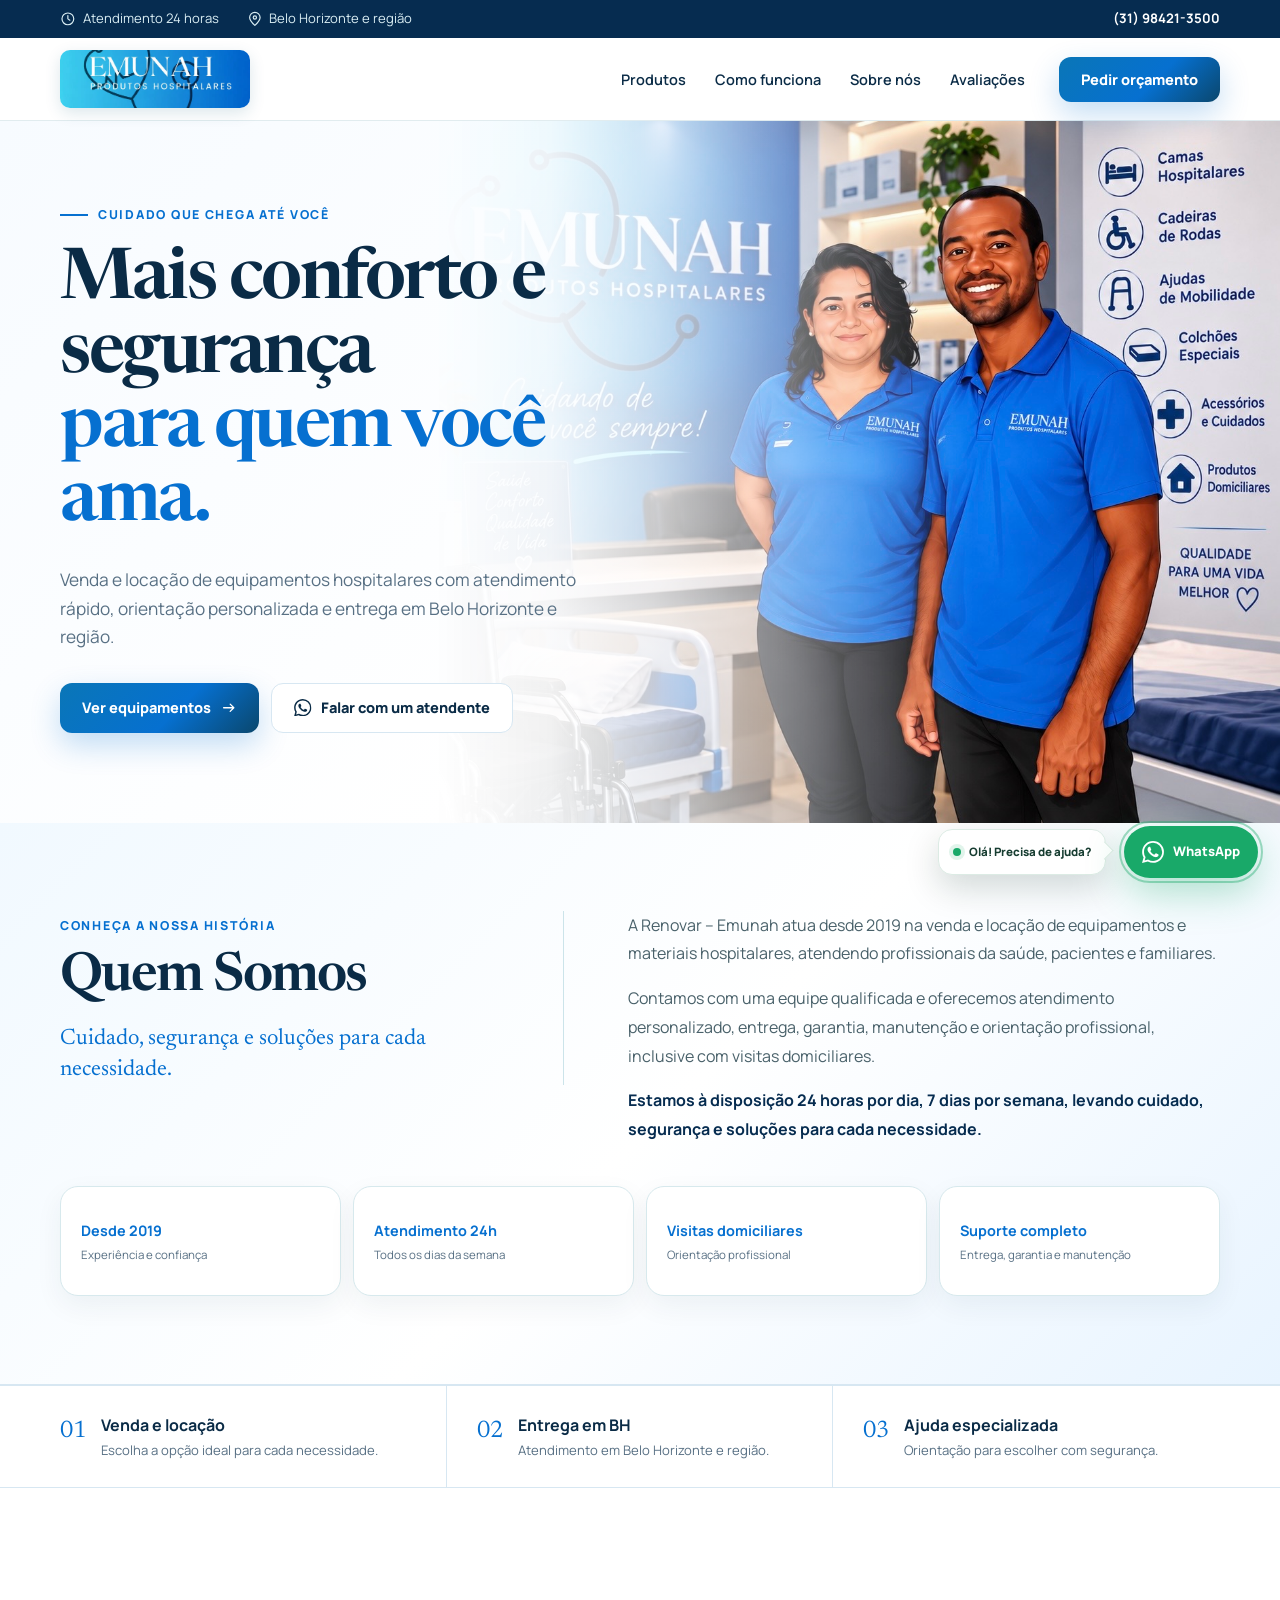
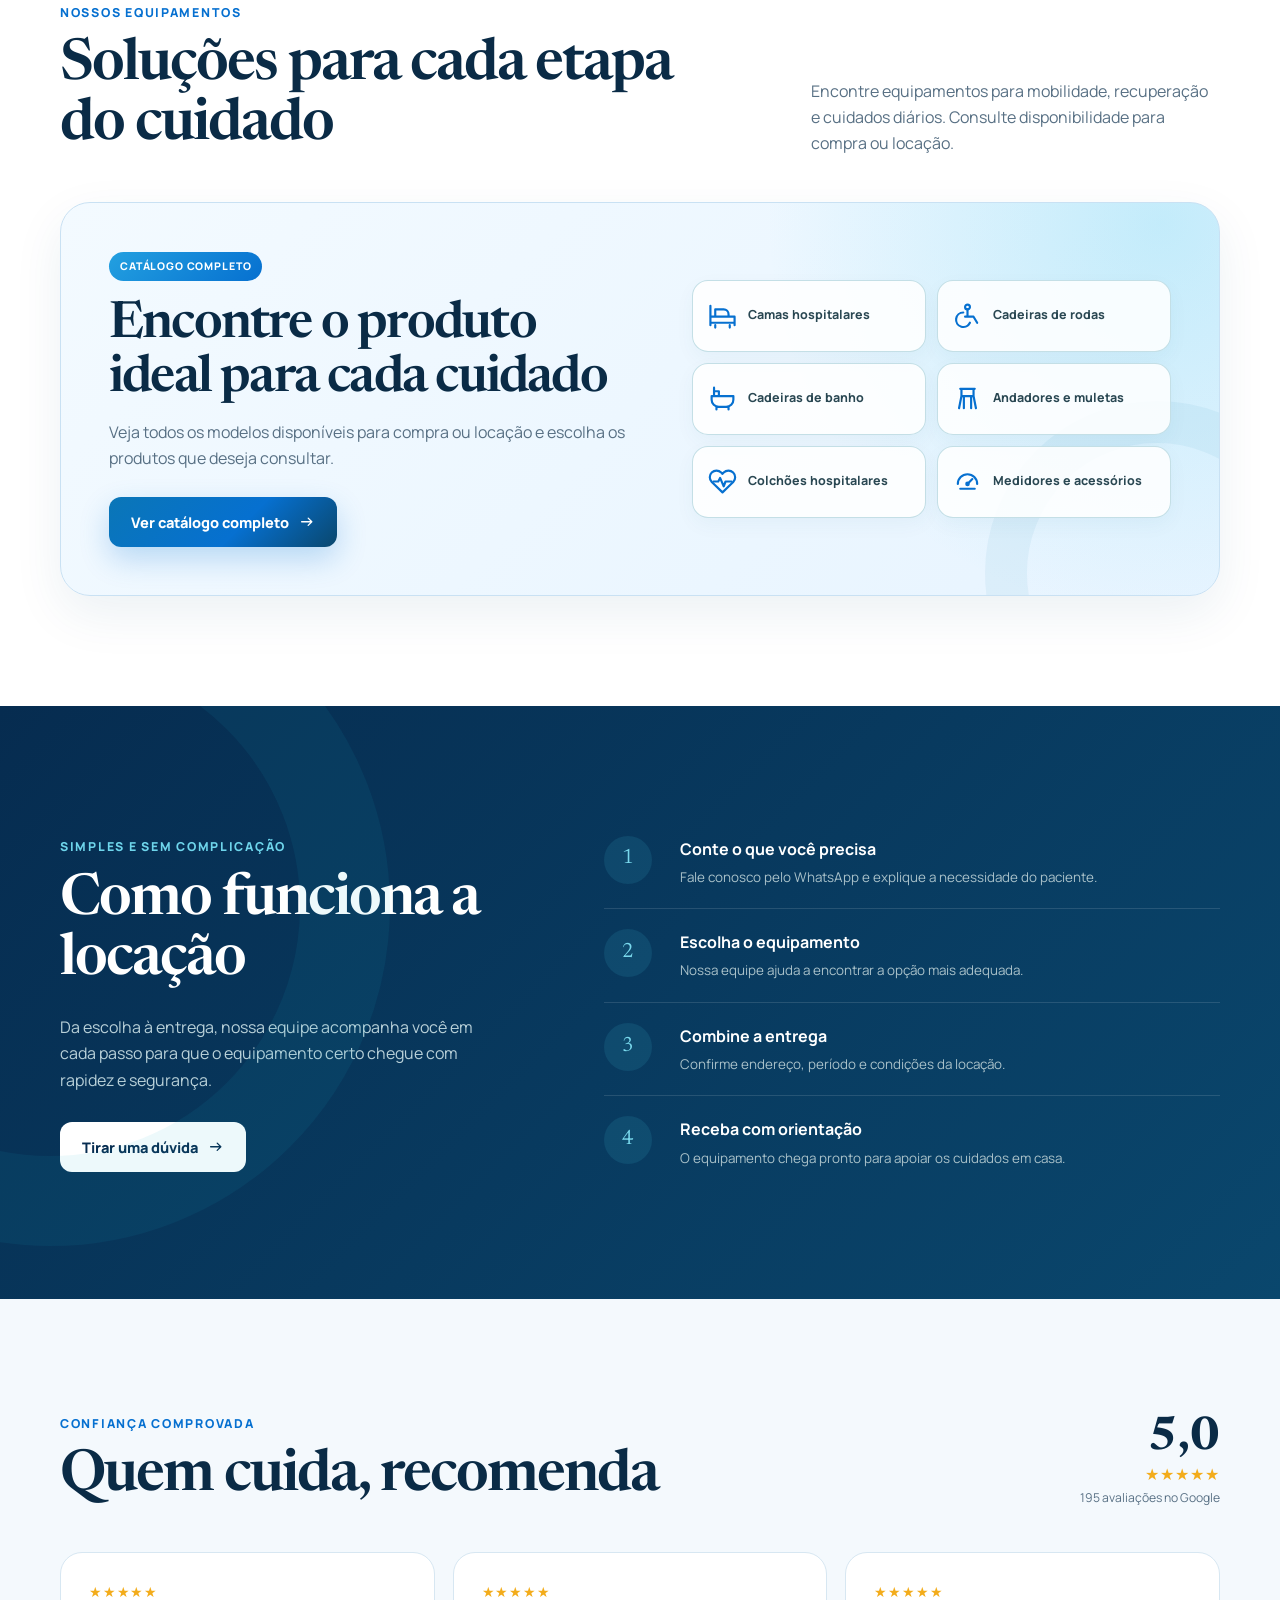
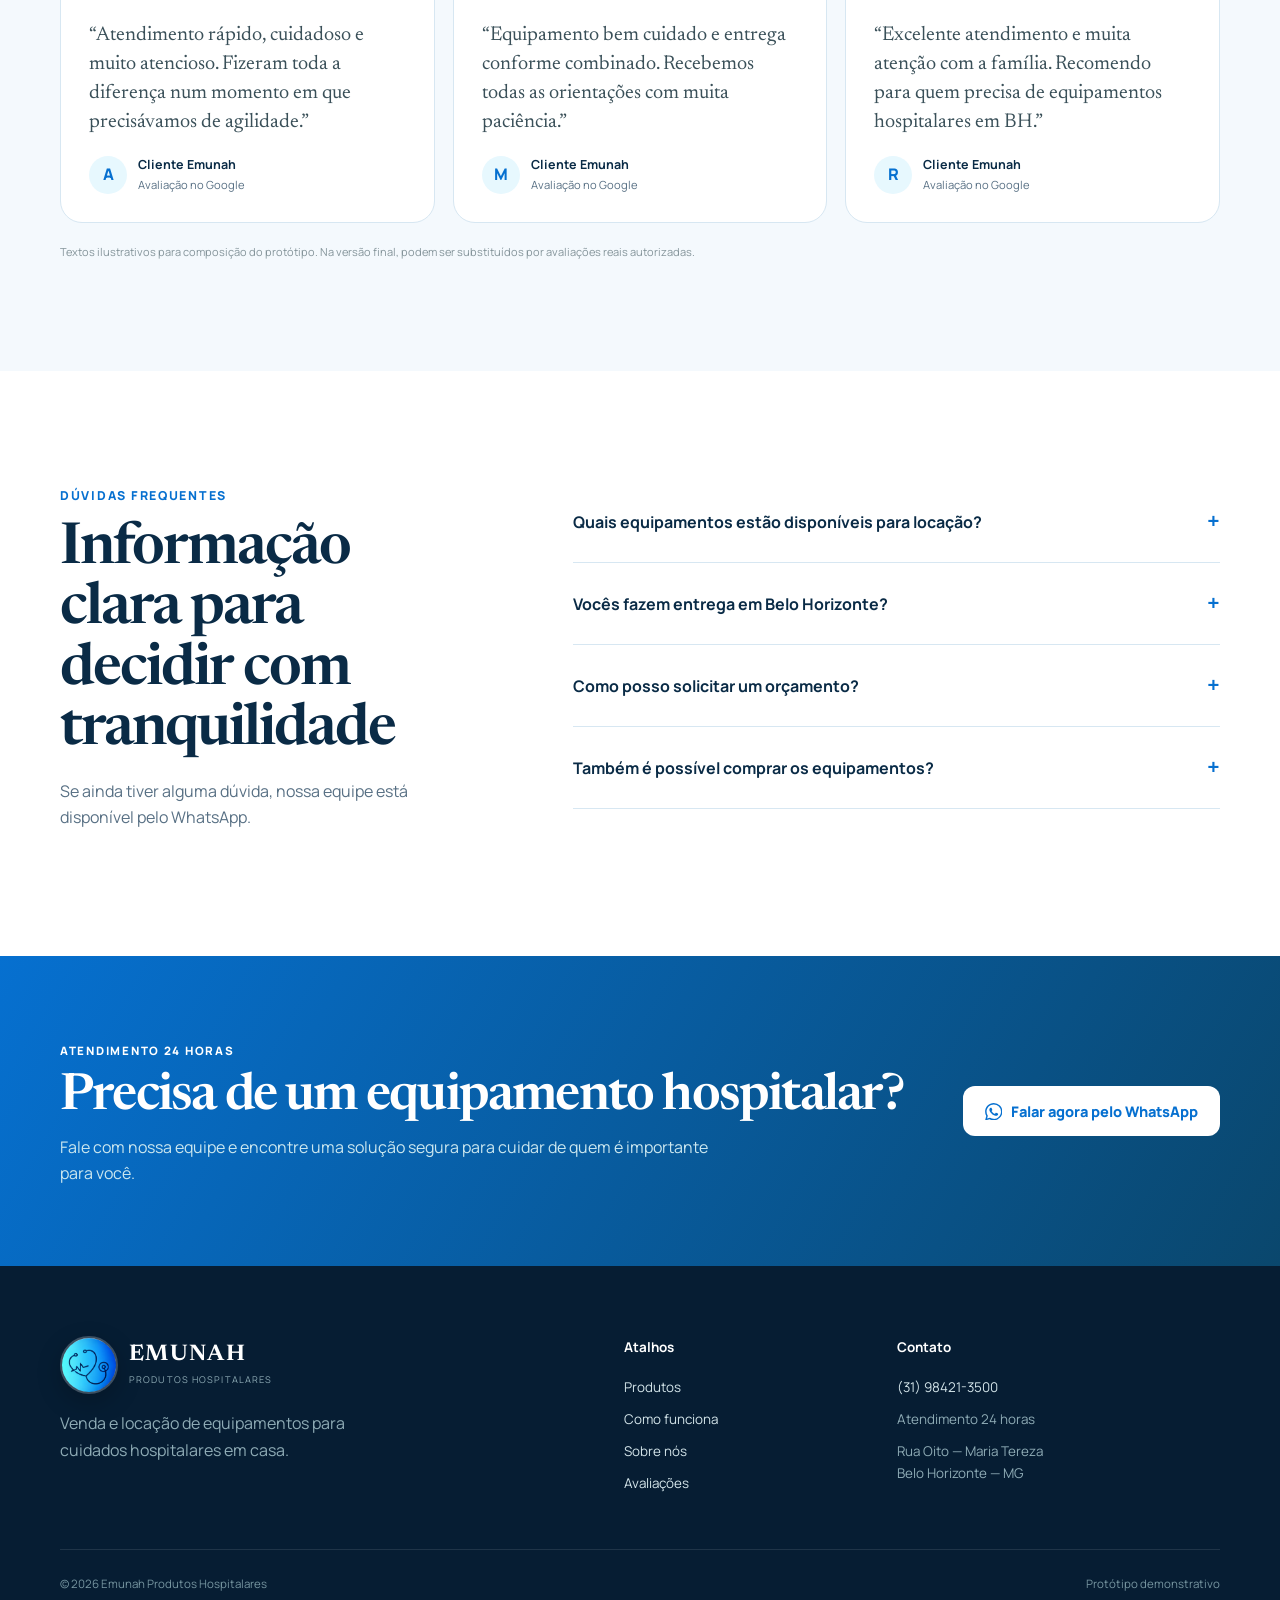
==== index.html @ 28f4d620 "primeira versão do site" ====
<!doctype html>
<html lang="pt-BR">
<head>
  <meta charset="utf-8">
  <meta name="viewport" content="width=device-width, initial-scale=1">
  <meta name="description" content="Venda e locação de equipamentos hospitalares em Belo Horizonte e região, com atendimento 24 horas.">
  <meta name="theme-color" content="#087fa5">
  <title>Emunah | Produtos Hospitalares em Belo Horizonte</title>
  <link rel="preconnect" href="https://fonts.googleapis.com">
  <link rel="preconnect" href="https://fonts.gstatic.com" crossorigin>
  <link href="https://fonts.googleapis.com/css2?family=Manrope:wght@400;500;600;700;800&family=Newsreader:opsz,wght@6..72,600&display=swap" rel="stylesheet">
  <link rel="stylesheet" href="styles.css">
  <link rel="icon" type="image/svg+xml" href="data:image/svg+xml,%3Csvg xmlns='http://www.w3.org/2000/svg' viewBox='0 0 64 64'%3E%3Crect width='64' height='64' rx='18' fill='%23087fa5'/%3E%3Cpath d='M18 17v13a14 14 0 0028 0V17M13 17h10M41 17h10M32 44v8M25 52h14' fill='none' stroke='white' stroke-width='5' stroke-linecap='round'/%3E%3C/svg%3E">
</head>
<body>
  <svg class="icon-sprite" aria-hidden="true">
    <symbol id="i-bed" viewBox="0 0 24 24"><path d="M2 4v16M2 13h20v7M6 13V7h7a4 4 0 0 1 4 4v2M2 18h20M6 20v2M18 20v2"/></symbol>
    <symbol id="i-wheel" viewBox="0 0 24 24"><circle cx="12" cy="5" r="2"/><path d="M12 7v6h5l3 5M8.5 9.5A6 6 0 1 0 14 18M10 13h5"/></symbol>
    <symbol id="i-walker" viewBox="0 0 24 24"><path d="M6 4h12M7 4v6l-2 10M17 4v6l2 10M7 10h10M9 10v10M15 10v10"/></symbol>
    <symbol id="i-bath" viewBox="0 0 24 24"><path d="M5 3v7M5 6h4v4M3 10h18v3a6 6 0 0 1-6 6H9a6 6 0 0 1-6-6v-3ZM7 19v2M17 19v2"/></symbol>
    <symbol id="i-heart" viewBox="0 0 24 24"><path d="M20.8 4.6a5.5 5.5 0 0 0-7.8 0L12 5.7l-1.1-1.1a5.5 5.5 0 0 0-7.8 7.8l1.1 1.1L12 21l7.8-7.5 1.1-1.1a5.5 5.5 0 0 0-.1-7.8Z"/><path d="M4.5 12h4l1.5-3 3 7 1.5-4h5"/></symbol>
    <symbol id="i-gauge" viewBox="0 0 24 24"><path d="M4 14a8 8 0 1 1 16 0M12 14l4-4M6 18h12"/><circle cx="12" cy="14" r="1"/></symbol>
    <symbol id="i-check" viewBox="0 0 24 24"><path d="m5 12 4 4L19 6"/></symbol>
    <symbol id="i-phone" viewBox="0 0 24 24"><path d="M22 16.9v3a2 2 0 0 1-2.2 2 19.8 19.8 0 0 1-8.6-3.1 19.5 19.5 0 0 1-6-6A19.8 19.8 0 0 1 2.1 4.2 2 2 0 0 1 4.1 2h3a2 2 0 0 1 2 1.7c.1 1 .4 2 .7 2.8a2 2 0 0 1-.5 2.1L8.1 9.9a16 16 0 0 0 6 6l1.3-1.3a2 2 0 0 1 2.1-.5 13 13 0 0 0 2.8.7A2 2 0 0 1 22 16.9Z"/></symbol>
    <symbol id="i-whatsapp" viewBox="0 0 24 24"><path style="fill:currentColor;stroke:none" d="M17.472 14.382c-.297-.149-1.758-.867-2.03-.967-.273-.099-.471-.148-.67.15-.197.297-.767.966-.94 1.164-.173.199-.347.223-.644.074-.297-.148-1.255-.463-2.39-1.475-.883-.788-1.48-1.761-1.653-2.059-.173-.297-.018-.458.13-.606.134-.133.298-.347.446-.52.149-.174.198-.298.298-.497.099-.198.05-.371-.025-.52-.075-.149-.669-1.612-.916-2.208-.242-.579-.487-.5-.669-.51-.173-.008-.371-.01-.57-.01-.198 0-.52.074-.792.372-.272.297-1.04 1.016-1.04 2.479s1.065 2.875 1.213 3.074c.149.198 2.095 3.2 5.076 4.487.709.306 1.262.489 1.693.625.712.226 1.36.194 1.871.118.571-.085 1.758-.719 2.006-1.413.248-.694.248-1.289.173-1.413-.074-.124-.272-.198-.57-.347m-5.421 7.403h-.004a9.87 9.87 0 0 1-5.031-1.378l-.361-.214-3.741.981.998-3.647-.235-.374a9.86 9.86 0 0 1-1.51-5.26c.001-5.45 4.436-9.884 9.888-9.884a9.82 9.82 0 0 1 7.021 2.91 9.825 9.825 0 0 1 2.9 7.024c-.003 5.45-4.437 9.884-9.925 9.884m8.413-18.297A11.815 11.815 0 0 0 12.05 0C5.495 0 .16 5.335.157 11.892c0 2.096.547 4.142 1.588 5.945L.057 24l6.305-1.654a11.882 11.882 0 0 0 5.683 1.448h.005c6.554 0 11.89-5.335 11.893-11.893a11.821 11.821 0 0 0-3.48-8.413Z"/></symbol>
    <symbol id="i-map" viewBox="0 0 24 24"><path d="M20 10c0 5-8 12-8 12S4 15 4 10a8 8 0 1 1 16 0Z"/><circle cx="12" cy="10" r="2.5"/></symbol>
    <symbol id="i-clock" viewBox="0 0 24 24"><circle cx="12" cy="12" r="9"/><path d="M12 7v5l3 2"/></symbol>
    <symbol id="i-arrow" viewBox="0 0 24 24"><path d="M5 12h14M14 7l5 5-5 5"/></symbol>
    <symbol id="i-menu" viewBox="0 0 24 24"><path d="M4 7h16M4 12h16M4 17h16"/></symbol>
    <symbol id="i-close" viewBox="0 0 24 24"><path d="m6 6 12 12M18 6 6 18"/></symbol>
  </svg>

  <div class="topbar">
    <div class="container topbar__inner">
      <span><svg><use href="#i-clock"/></svg> Atendimento 24 horas</span>
      <span class="topbar__location"><svg><use href="#i-map"/></svg> Belo Horizonte e região</span>
      <a href="tel:+5531984213500">(31) 98421-3500</a>
    </div>
  </div>

  <header class="header" id="inicio">
    <div class="container nav">
      <a class="brand brand--official" href="#inicio" aria-label="Emunah - página inicial">
        <img class="brand__logo" src="assets/emunah-logo-oficial.webp" alt="Emunah Produtos Hospitalares">
      </a>
      <button class="menu-toggle" type="button" aria-label="Abrir menu" aria-expanded="false">
        <svg class="menu-open"><use href="#i-menu"/></svg>
        <svg class="menu-close"><use href="#i-close"/></svg>
      </button>
      <nav class="menu" aria-label="Navegação principal">
        <a href="#produtos">Produtos</a>
        <a href="#como-funciona">Como funciona</a>
        <a href="#sobre">Sobre nós</a>
        <a href="#avaliacoes">Avaliações</a>
      </nav>
      <a class="button button--nav whatsapp-link" data-message="Olá! Vi o site da Emunah e gostaria de solicitar um orçamento, por favor." href="https://api.whatsapp.com/send?phone=5531984213500">Pedir orçamento</a>
    </div>
  </header>

  <main>
    <section class="hero">
      <div class="container hero__grid">
        <div class="hero__copy">
          <div class="eyebrow"><span></span> Cuidado que chega até você</div>
          <h1>Mais conforto e segurança <em>para quem você ama.</em></h1>
          <p>Venda e locação de equipamentos hospitalares com atendimento rápido, orientação personalizada e entrega em Belo Horizonte e região.</p>
          <div class="hero__actions">
            <a class="button button--primary" href="#produtos">Ver equipamentos <svg><use href="#i-arrow"/></svg></a>
            <a class="button button--ghost whatsapp-link" data-message="Olá! Vi o site da Emunah e preciso de ajuda para escolher o equipamento hospitalar mais adequado. Podem me orientar, por favor?" href="https://api.whatsapp.com/send?phone=5531984213500"><svg><use href="#i-whatsapp"/></svg> Falar com um atendente</a>
          </div>
        </div>

        <div class="hero__visual hero__visual--team" aria-label="Equipe da Emunah Produtos Hospitalares">
          <figure class="hero__team-frame">
            <img class="hero__team-photo" src="assets/equipe-emunah-atualizada.jpeg" width="1309" height="1033" alt="Equipe da Emunah Produtos Hospitalares em um ambiente com camas hospitalares e cadeira de rodas">
          </figure>
          <div class="hero__team-highlights" aria-label="Informações de atendimento">
            <span><strong>24h</strong> Atendimento todos os dias</span>
            <span><svg><use href="#i-location"/></svg> Belo Horizonte e região</span>
          </div>
        </div>
      </div>
    </section>

    <section class="section about about--company" id="sobre">
      <div class="container company-about__grid">
        <div class="company-about__heading">
          <span class="kicker">Conheça a nossa história</span>
          <h2>Quem Somos</h2>
          <p class="company-about__lead">Cuidado, segurança e soluções para cada necessidade.</p>
        </div>
        <div class="company-about__content">
          <p>A Renovar – Emunah atua desde 2019 na venda e locação de equipamentos e materiais hospitalares, atendendo profissionais da saúde, pacientes e familiares.</p>
          <p>Contamos com uma equipe qualificada e oferecemos atendimento personalizado, entrega, garantia, manutenção e orientação profissional, inclusive com visitas domiciliares.</p>
          <p>Estamos à disposição 24 horas por dia, 7 dias por semana, levando cuidado, segurança e soluções para cada necessidade.</p>
        </div>
      </div>
      <div class="container company-about__highlights" aria-label="Diferenciais da Renovar Emunah">
        <span><strong>Desde 2019</strong><small>Experiência e confiança</small></span>
        <span><strong>Atendimento 24h</strong><small>Todos os dias da semana</small></span>
        <span><strong>Visitas domiciliares</strong><small>Orientação profissional</small></span>
        <span><strong>Suporte completo</strong><small>Entrega, garantia e manutenção</small></span>
      </div>
    </section>

    <section class="quick-benefits" aria-label="Diferenciais">
      <div class="container quick-benefits__grid">
        <article><span>01</span><div><strong>Venda e locação</strong><p>Escolha a opção ideal para cada necessidade.</p></div></article>
        <article><span>02</span><div><strong>Entrega em BH</strong><p>Atendimento em Belo Horizonte e região.</p></div></article>
        <article><span>03</span><div><strong>Ajuda especializada</strong><p>Orientação para escolher com segurança.</p></div></article>
      </div>
    </section>

    <section class="section products" id="produtos">
      <div class="container">
        <div class="section-heading section-heading--split">
          <div><span class="kicker">Nossos equipamentos</span><h2>Soluções para cada etapa do cuidado</h2></div>
          <p>Encontre equipamentos para mobilidade, recuperação e cuidados diários. Consulte disponibilidade para compra ou locação.</p>
        </div>
        <a class="catalog-gateway" href="catalogo/" aria-label="Ver catálogo completo de produtos hospitalares">
          <div class="catalog-gateway__copy">
            <span class="catalog-gateway__label">Catálogo completo</span>
            <h3>Encontre o produto ideal para cada cuidado</h3>
            <p>Veja todos os modelos disponíveis para compra ou locação e escolha os produtos que deseja consultar.</p>
            <span class="button button--primary catalog-gateway__button">Ver catálogo completo <svg><use href="#i-arrow"/></svg></span>
          </div>
          <div class="catalog-gateway__categories" aria-hidden="true">
            <span><svg><use href="#i-bed"/></svg>Camas hospitalares</span>
            <span><svg><use href="#i-wheel"/></svg>Cadeiras de rodas</span>
            <span><svg><use href="#i-bath"/></svg>Cadeiras de banho</span>
            <span><svg><use href="#i-walker"/></svg>Andadores e muletas</span>
            <span><svg><use href="#i-heart"/></svg>Colchões hospitalares</span>
            <span><svg><use href="#i-gauge"/></svg>Medidores e acessórios</span>
          </div>
        </a>
      </div>
    </section>

    <section class="section process" id="como-funciona">
      <div class="container process__grid">
        <div class="process__intro"><span class="kicker kicker--light">Simples e sem complicação</span><h2>Como funciona a locação</h2><p>Da escolha à entrega, nossa equipe acompanha você em cada passo para que o equipamento certo chegue com rapidez e segurança.</p><a class="button button--light whatsapp-link" data-message="Olá! Gostaria de entender como funciona a locação dos equipamentos." href="#">Tirar uma dúvida <svg><use href="#i-arrow"/></svg></a></div>
        <ol class="steps">
          <li><span>1</span><div><strong>Conte o que você precisa</strong><p>Fale conosco pelo WhatsApp e explique a necessidade do paciente.</p></div></li>
          <li><span>2</span><div><strong>Escolha o equipamento</strong><p>Nossa equipe ajuda a encontrar a opção mais adequada.</p></div></li>
          <li><span>3</span><div><strong>Combine a entrega</strong><p>Confirme endereço, período e condições da locação.</p></div></li>
          <li><span>4</span><div><strong>Receba com orientação</strong><p>O equipamento chega pronto para apoiar os cuidados em casa.</p></div></li>
        </ol>
      </div>
    </section>

    <section class="section reviews" id="avaliacoes">
      <div class="container">
        <div class="section-heading section-heading--split"><div><span class="kicker">Confiança comprovada</span><h2>Quem cuida, recomenda</h2></div><div class="rating-summary"><strong>5,0</strong><span>★★★★★</span><small>195 avaliações no Google</small></div></div>
        <div class="review-grid">
          <article><div class="review-stars">★★★★★</div><p>“Atendimento rápido, cuidadoso e muito atencioso. Fizeram toda a diferença num momento em que precisávamos de agilidade.”</p><footer><span>A</span><div><strong>Cliente Emunah</strong><small>Avaliação no Google</small></div></footer></article>
          <article><div class="review-stars">★★★★★</div><p>“Equipamento bem cuidado e entrega conforme combinado. Recebemos todas as orientações com muita paciência.”</p><footer><span>M</span><div><strong>Cliente Emunah</strong><small>Avaliação no Google</small></div></footer></article>
          <article><div class="review-stars">★★★★★</div><p>“Excelente atendimento e muita atenção com a família. Recomendo para quem precisa de equipamentos hospitalares em BH.”</p><footer><span>R</span><div><strong>Cliente Emunah</strong><small>Avaliação no Google</small></div></footer></article>
        </div>
        <p class="review-note">Textos ilustrativos para composição do protótipo. Na versão final, podem ser substituídos por avaliações reais autorizadas.</p>
      </div>
    </section>

    <section class="section faq">
      <div class="container faq__grid"><div><span class="kicker">Dúvidas frequentes</span><h2>Informação clara para decidir com tranquilidade</h2><p>Se ainda tiver alguma dúvida, nossa equipe está disponível pelo WhatsApp.</p></div><div class="accordion">
        <details><summary>Quais equipamentos estão disponíveis para locação?<span>+</span></summary><p>A Emunah trabalha com camas hospitalares, cadeiras de rodas, cadeiras de banho, andadores, muletas e outros itens. A disponibilidade deve ser confirmada no atendimento.</p></details>
        <details><summary>Vocês fazem entrega em Belo Horizonte?<span>+</span></summary><p>Sim. Entre em contato e informe o seu endereço para consultar prazo, disponibilidade e condições de entrega em Belo Horizonte e região.</p></details>
        <details><summary>Como posso solicitar um orçamento?<span>+</span></summary><p>Abra o catálogo, veja as fotos e detalhes, selecione um ou mais produtos e envie a lista pelo WhatsApp. A equipe confirma valores, disponibilidade e entrega.</p></details>
        <details><summary>Também é possível comprar os equipamentos?<span>+</span></summary><p>Sim. A empresa trabalha com venda e locação. Consulte a equipe para conhecer os modelos disponíveis em cada modalidade.</p></details>
      </div></div>
    </section>

    <section class="cta">
      <div class="container cta__inner"><div><span>ATENDIMENTO 24 HORAS</span><h2>Precisa de um equipamento hospitalar?</h2><p>Fale com nossa equipe e encontre uma solução segura para cuidar de quem é importante para você.</p></div><a class="button button--white whatsapp-link" data-message="Olá! Vi o site da Emunah e preciso de um equipamento hospitalar. Gostaria de receber atendimento, por favor." href="https://api.whatsapp.com/send?phone=5531984213500"><svg><use href="#i-whatsapp"/></svg> Falar agora pelo WhatsApp</a></div>
    </section>
  </main>

  <footer class="footer">
    <div class="container footer__grid">
      <div><a class="brand brand--footer" href="#inicio"><img class="footer-brand__emblem" src="assets/emunah-simbolo-redondo.jpeg" width="1254" height="1254" alt="Símbolo da Emunah"><span><strong>EMUNAH</strong><small>PRODUTOS HOSPITALARES</small></span></a><p>Venda e locação de equipamentos para cuidados hospitalares em casa.</p></div>
      <div><strong>Atalhos</strong><a href="#produtos">Produtos</a><a href="#como-funciona">Como funciona</a><a href="#sobre">Sobre nós</a><a href="#avaliacoes">Avaliações</a></div>
      <div><strong>Contato</strong><a href="tel:+5531984213500">(31) 98421-3500</a><span>Atendimento 24 horas</span><span>Rua Oito — Maria Tereza<br>Belo Horizonte — MG</span></div>
    </div>
    <div class="container footer__bottom"><span>© <span id="year"></span> Emunah Produtos Hospitalares</span><span>Protótipo demonstrativo</span></div>
  </footer>

  <a class="whatsapp-prompt whatsapp-link" data-message="Olá! Vi o site da Emunah e gostaria de informações sobre venda ou locação de equipamentos hospitalares." href="https://api.whatsapp.com/send?phone=5531984213500" aria-label="Falar com um atendente da Emunah pelo WhatsApp">
    <i aria-hidden="true"></i><span id="whatsapp-prompt-text">Olá! Precisa de ajuda?</span>
  </a>
  <a class="floating-whatsapp whatsapp-link" data-message="Olá! Vi o site da Emunah e gostaria de informações sobre venda ou locação de equipamentos hospitalares." href="https://api.whatsapp.com/send?phone=5531984213500" aria-label="Falar com a Emunah pelo WhatsApp"><svg><use href="#i-whatsapp"/></svg><span>WhatsApp</span></a>
  <script src="script.js"></script>
</body>
</html>
---- styles.css ----
:root{--blue:#0670d0;--blue-mid:#23a0e0;--blue-bright:#39c8ec;--blue-dark:#0a476d;--navy:#062c50;--cyan:#e7f8fe;--mint:#eef8ff;--green:#18a86b;--ink:#0a2b46;--muted:#587084;--line:#d7e7f2;--cloud:#f4f9fd;--white:#fff;--radius:22px;--shadow:0 18px 60px rgba(6,112,208,.12)}
*{box-sizing:border-box}html{scroll-behavior:smooth}body{margin:0;color:var(--ink);background:var(--white);font-family:Manrope,Arial,sans-serif;font-size:16px;line-height:1.65}a{color:inherit;text-decoration:none}button{font:inherit}.container{width:min(1160px,calc(100% - 40px));margin-inline:auto}.icon-sprite{position:absolute;width:0;height:0;overflow:hidden}svg{width:1.2em;height:1.2em;fill:none;stroke:currentColor;stroke-width:1.8;stroke-linecap:round;stroke-linejoin:round}.topbar{background:var(--navy);color:#d9edf3;font-size:.82rem}.topbar__inner{min-height:38px;display:flex;align-items:center;gap:28px}.topbar__inner span,.topbar__inner a{display:flex;align-items:center;gap:7px}.topbar__inner a{margin-left:auto;color:#fff;font-weight:700}.header{position:sticky;top:0;z-index:20;background:rgba(255,255,255,.94);border-bottom:1px solid rgba(220,233,237,.85);backdrop-filter:blur(14px)}.nav{height:82px;display:flex;align-items:center;gap:34px}.brand{display:flex;align-items:center;gap:11px;min-width:max-content}.brand__mark{width:45px;height:45px;display:grid;place-items:center;color:#fff;background:linear-gradient(145deg,#18a6cc,#087fa5);border-radius:50%}.brand__mark svg{width:26px;height:26px}.brand strong,.brand small{display:block}.brand strong{font-family:Newsreader,Georgia,serif;font-size:1.42rem;letter-spacing:.06em;line-height:1}.brand small{margin-top:5px;font-size:.58rem;letter-spacing:.12em;color:var(--muted)}.menu{display:flex;align-items:center;gap:29px;margin-left:auto;font-size:.91rem;font-weight:600}.menu a{position:relative}.menu a:after{content:"";position:absolute;left:0;right:100%;bottom:-8px;height:2px;background:var(--blue);transition:.25s}.menu a:hover:after{right:0}.button{min-height:50px;padding:0 22px;border:0;border-radius:12px;display:inline-flex;align-items:center;justify-content:center;gap:9px;font-weight:800;font-size:.91rem;cursor:pointer;transition:transform .2s,box-shadow .2s,background .2s}.button:hover{transform:translateY(-2px)}.button--nav{min-height:45px;background:var(--blue);color:#fff;box-shadow:0 9px 24px rgba(8,127,165,.22)}.menu-toggle{display:none;border:0;background:transparent;color:var(--navy);padding:8px}.menu-toggle svg{width:28px;height:28px}.menu-close{display:none}.hero{overflow:hidden;background:radial-gradient(circle at 86% 16%,rgba(23,173,206,.15),transparent 28%),linear-gradient(135deg,#f7fcfd 0%,#fff 58%,#ecf9fb 100%)}.hero__grid{min-height:650px;display:grid;grid-template-columns:1.02fr .98fr;align-items:center;gap:54px;padding-top:50px;padding-bottom:56px}.eyebrow,.kicker{color:var(--blue);font-size:.77rem;font-weight:800;letter-spacing:.14em;text-transform:uppercase}.eyebrow{display:flex;align-items:center;gap:10px}.eyebrow span{width:28px;height:2px;background:var(--blue)}h1,h2{font-family:Newsreader,Georgia,serif;margin:0;line-height:1.05;font-weight:600;letter-spacing:-.035em}h1{max-width:650px;margin-top:20px;font-size:clamp(3.1rem,5.5vw,5.35rem)}h1 em{display:block;color:var(--blue);font-style:normal}.hero__copy>p{max-width:610px;margin:25px 0 0;font-size:1.08rem;color:var(--muted)}.hero__actions{display:flex;flex-wrap:wrap;gap:12px;margin-top:31px}.button--primary{color:#fff;background:var(--blue);box-shadow:0 14px 30px rgba(8,127,165,.2)}.button--ghost{background:#fff;border:1px solid var(--line)}.trust-row{display:flex;align-items:center;gap:14px;margin-top:35px}.trust-row strong,.trust-row small{display:block}.trust-row strong{line-height:1.1}.trust-row small{margin-top:4px;color:var(--muted);font-size:.8rem}.stars,.review-stars,.rating-summary span{color:#f3ac1b;letter-spacing:.06em}.avatars{display:flex}.avatars span{width:34px;height:34px;margin-left:-7px;display:grid;place-items:center;border-radius:50%;border:3px solid #fff;color:#fff;background:var(--blue);font-size:.72rem;font-weight:800}.avatars span:first-child{margin-left:0;background:var(--navy)}.avatars span:last-child{background:var(--green)}.hero__visual{position:relative;min-height:480px;display:grid;place-items:center}.hero__ring{position:absolute;width:430px;height:430px;border:1px solid rgba(8,127,165,.16);border-radius:50%}.hero__ring:before,.hero__ring:after{content:"";position:absolute;border-radius:50%;border:1px solid rgba(8,127,165,.1)}.hero__ring:before{inset:45px}.hero__ring:after{inset:90px}.care-card{position:absolute;z-index:2;background:rgba(255,255,255,.96);border:1px solid rgba(220,233,237,.9);box-shadow:var(--shadow);backdrop-filter:blur(10px)}.care-card--main{width:min(410px,86%);padding:24px;border-radius:26px;transform:rotate(-2deg)}.care-card__top{display:flex;align-items:center;justify-content:space-between;font-size:.77rem;font-weight:800;color:var(--muted);text-transform:uppercase;letter-spacing:.08em}.available{display:flex;align-items:center;gap:6px;color:var(--green)}.available i{width:8px;height:8px;border-radius:50%;background:var(--green);box-shadow:0 0 0 5px rgba(24,168,107,.1)}.equipment-scene{margin-top:22px;padding:27px 20px;display:flex;align-items:center;gap:18px;background:linear-gradient(145deg,#e9f7fa,#d8f0f5);border-radius:18px}.scene-icon{width:86px;height:86px;display:grid;place-items:center;color:var(--blue);background:#fff;border-radius:50%}.scene-icon svg{width:53px;height:53px}.scene-copy strong,.scene-copy span{display:block}.scene-copy strong{font-family:Newsreader,Georgia,serif;font-size:1.45rem}.scene-copy span{margin-top:5px;color:var(--muted);font-size:.78rem;line-height:1.4}.mini-features{display:flex;justify-content:space-between;gap:8px;margin-top:18px;color:var(--muted);font-size:.7rem;font-weight:700}.mini-features span{display:flex;align-items:center;gap:5px}.mini-features svg{color:var(--green)}.care-card--small{left:0;bottom:48px;padding:15px 18px;border-radius:17px;display:flex;align-items:center;gap:12px;transform:rotate(3deg)}.care-card--small>svg{width:36px;height:36px;padding:7px;color:#fff;background:var(--blue);border-radius:10px}.care-card--small strong,.care-card--small small{display:block}.care-card--small strong{font-size:.81rem}.care-card--small small{color:var(--muted);font-size:.68rem}.care-card--rating{right:0;top:53px;width:140px;padding:16px;border-radius:17px;transform:rotate(4deg)}.care-card--rating strong{display:block;color:var(--blue);font-family:Newsreader,Georgia,serif;font-size:2rem;line-height:1}.care-card--rating span{display:block;margin-top:7px;color:var(--muted);font-size:.7rem;line-height:1.35}.quick-benefits{border-block:1px solid var(--line)}.quick-benefits__grid{display:grid;grid-template-columns:repeat(3,1fr)}.quick-benefits article{padding:26px 30px;display:flex;gap:15px;border-right:1px solid var(--line)}.quick-benefits article:first-child{padding-left:0}.quick-benefits article:last-child{border:0}.quick-benefits article>span{color:var(--blue);font-family:Newsreader,Georgia,serif;font-size:1.5rem}.quick-benefits strong,.quick-benefits p{display:block;margin:0}.quick-benefits p{margin-top:3px;color:var(--muted);font-size:.82rem;line-height:1.45}.section{padding:110px 0}.section-heading h2,.process h2,.about h2,.faq h2{margin-top:12px;font-size:clamp(2.5rem,4.5vw,4rem)}.section-heading--split{display:grid;grid-template-columns:1.15fr .7fr;gap:80px;align-items:end}.section-heading--split>p{margin:0;color:var(--muted)}.product-grid{display:grid;grid-template-columns:repeat(3,1fr);gap:18px;margin-top:45px}.product-card{position:relative;min-height:330px;padding:29px;display:flex;flex-direction:column;background:#fff;border:1px solid var(--line);border-radius:var(--radius);transition:.25s}.product-card:hover{transform:translateY(-5px);border-color:#b2dce7;box-shadow:var(--shadow)}.product-card--featured{background:linear-gradient(145deg,#f0fbfd,#e1f4f8)}.product-card__icon{width:61px;height:61px;display:grid;place-items:center;color:var(--blue);background:#fff;border:1px solid var(--line);border-radius:17px}.product-card__icon svg{width:34px;height:34px}.product-card .tag{position:absolute;right:22px;top:22px;padding:6px 10px;border-radius:100px;background:var(--green);color:#fff;font-size:.63rem;font-weight:800;text-transform:uppercase}.product-card h3{margin:23px 0 9px;font-size:1.19rem}.product-card p{margin:0;color:var(--muted);font-size:.88rem}.product-card__actions{display:flex;align-items:center;gap:18px;margin-top:auto}.text-link{margin-top:auto;padding-top:23px;display:flex;align-items:center;gap:8px;color:var(--blue);font-size:.82rem;font-weight:800}.text-link svg{transition:transform .2s}.text-link:hover svg{transform:translateX(4px)}.text-link--muted{color:var(--muted)}.process{color:#fff;background:var(--navy);overflow:hidden}.process__grid{position:relative;display:grid;grid-template-columns:.72fr 1fr;gap:100px;align-items:center}.process__grid:before{content:"";position:absolute;width:500px;height:500px;left:-350px;top:-250px;border-radius:50%;border:90px solid rgba(29,174,205,.08)}.kicker--light{color:#6ed5eb}.process__intro>p{margin:22px 0 29px;color:#b8d0d8}.button--light{background:#fff;color:var(--navy)}.steps{list-style:none;margin:0;padding:0}.steps li{display:grid;grid-template-columns:56px 1fr;gap:20px;padding:20px 0;border-bottom:1px solid rgba(255,255,255,.12)}.steps li:last-child{border:0}.steps li>span{width:48px;height:48px;display:grid;place-items:center;border-radius:50%;background:rgba(68,196,223,.12);color:#79d8ec;font-family:Newsreader,Georgia,serif;font-size:1.3rem}.steps strong{font-size:1rem}.steps p{margin:4px 0 0;color:#a9c1c9;font-size:.84rem}.about__grid{display:grid;grid-template-columns:.9fr 1.1fr;gap:95px;align-items:center}.about__visual{position:relative;min-height:460px;padding:45px;display:flex;align-items:flex-end;border-radius:30px;background:radial-gradient(circle at 28% 20%,rgba(255,255,255,.65),transparent 25%),linear-gradient(145deg,#cfeef4,#e8f7f0)}.about__visual:before{content:"+";position:absolute;right:48px;top:16px;color:rgba(8,127,165,.12);font-family:Newsreader,Georgia,serif;font-size:12rem;line-height:1}.about__seal{position:absolute;right:-28px;top:38px;width:145px;height:145px;display:flex;flex-direction:column;align-items:center;justify-content:center;color:#fff;background:var(--blue);border:8px solid #fff;border-radius:50%;box-shadow:var(--shadow)}.about__seal strong{font-family:Newsreader,Georgia,serif;font-size:2.5rem;line-height:1}.about__seal span{color:#ffd063;font-size:.7rem;letter-spacing:.05em}.about__seal small{font-size:.65rem}.about__quote{position:relative;max-width:370px;font-family:Newsreader,Georgia,serif;font-size:2.4rem;line-height:1.15}.about__copy>p{margin:24px 0;color:var(--muted)}.about__copy ul{list-style:none;margin:0;padding:0}.about__copy li{margin:11px 0;display:flex;align-items:center;gap:11px;font-size:.9rem;font-weight:600}.about__copy li svg{width:24px;height:24px;padding:4px;color:#fff;background:var(--green);border-radius:50%}.reviews{background:var(--cloud)}.rating-summary{text-align:right}.rating-summary strong,.rating-summary span,.rating-summary small{display:block}.rating-summary strong{font-family:Newsreader,Georgia,serif;font-size:2.9rem;line-height:1}.rating-summary small{color:var(--muted);font-size:.76rem}.review-grid{display:grid;grid-template-columns:repeat(3,1fr);gap:18px;margin-top:44px}.review-grid article{padding:28px;background:#fff;border:1px solid var(--line);border-radius:var(--radius)}.review-stars{font-size:.85rem}.review-grid article>p{min-height:115px;margin:18px 0;color:#3a5059;font-family:Newsreader,Georgia,serif;font-size:1.25rem;line-height:1.45}.review-grid footer{display:flex;align-items:center;gap:11px}.review-grid footer>span{width:38px;height:38px;display:grid;place-items:center;border-radius:50%;background:var(--cyan);color:var(--blue);font-weight:800}.review-grid footer strong,.review-grid footer small{display:block}.review-grid footer strong{font-size:.78rem}.review-grid footer small{color:var(--muted);font-size:.7rem}.review-note{margin:20px 0 0;color:#84949a;font-size:.69rem}.faq__grid{display:grid;grid-template-columns:.78fr 1.22fr;gap:100px}.faq__grid>div:first-child>p{color:var(--muted)}details{border-bottom:1px solid var(--line)}summary{padding:22px 0;display:flex;justify-content:space-between;align-items:center;gap:20px;cursor:pointer;list-style:none;font-weight:700}summary::-webkit-details-marker{display:none}summary span{font-size:1.4rem;color:var(--blue);transition:.2s}details[open] summary span{transform:rotate(45deg)}details p{margin:-8px 0 22px;color:var(--muted);font-size:.88rem}.cta{padding:80px 0;color:#fff;background:linear-gradient(120deg,#087fa5,#07526f)}.cta__inner{display:flex;align-items:center;justify-content:space-between;gap:50px}.cta h2{margin:8px 0 9px;font-family:Newsreader,Georgia,serif;font-size:clamp(2.3rem,4vw,3.7rem);line-height:1.05}.cta p{max-width:680px;margin:0;color:#cbe7ef}.cta__inner>div>span{font-size:.72rem;font-weight:800;letter-spacing:.15em}.button--white{flex-shrink:0;background:#fff;color:var(--blue)}.footer{padding:70px 0 28px;color:#d3e4e9;background:#071e28}.footer__grid{display:grid;grid-template-columns:1.5fr .6fr 1fr;gap:80px}.brand--footer{color:#fff}.brand--footer small{color:#8eabb5}.footer__grid>div:first-child>p{max-width:350px;color:#8eabb5}.footer__grid>div:not(:first-child){display:flex;flex-direction:column;align-items:flex-start;gap:10px;font-size:.84rem}.footer__grid>div:not(:first-child)>strong{margin-bottom:7px;color:#fff}.footer__grid>div:not(:first-child)>span{color:#8eabb5}.footer__bottom{margin-top:55px;padding-top:24px;display:flex;justify-content:space-between;border-top:1px solid rgba(255,255,255,.1);color:#7695a0;font-size:.72rem}.floating-whatsapp{position:fixed;right:22px;bottom:22px;z-index:30;min-height:52px;padding:0 18px;display:flex;align-items:center;gap:9px;border-radius:100px;background:#19a969;color:#fff;box-shadow:0 14px 38px rgba(25,169,105,.34);font-size:.82rem;font-weight:800}.floating-whatsapp svg{width:22px;height:22px}
@media (max-width:980px){.menu,.button--nav{display:none}.menu-toggle{display:grid;place-items:center;margin-left:auto}.header.menu-active .menu{position:absolute;top:81px;left:0;right:0;padding:24px 20px;display:flex;flex-direction:column;align-items:flex-start;background:#fff;border-bottom:1px solid var(--line);box-shadow:var(--shadow)}.header.menu-active .menu-open{display:none}.header.menu-active .menu-close{display:block}.hero__grid{grid-template-columns:1fr;min-height:auto;padding-top:75px}.hero__visual{min-height:480px}.quick-benefits__grid{grid-template-columns:1fr}.quick-benefits article{padding:20px 0;border-right:0;border-bottom:1px solid var(--line)}.product-grid{grid-template-columns:repeat(2,1fr)}.process__grid,.about__grid,.faq__grid{grid-template-columns:1fr;gap:55px}.about__visual{order:2}.section-heading--split{grid-template-columns:1fr;gap:25px}.review-grid{grid-template-columns:1fr}.review-grid article>p{min-height:0}.rating-summary{text-align:left}.cta__inner{align-items:flex-start;flex-direction:column}.footer__grid{grid-template-columns:1.5fr 1fr;gap:50px}.footer__grid>div:first-child{grid-column:1/-1}}
@media (max-width:620px){.container{width:min(100% - 28px,1160px)}.topbar__inner{min-height:34px}.topbar__location{display:none!important}.topbar__inner a{font-size:.75rem}.nav{height:70px}.brand__mark{width:39px;height:39px}.brand strong{font-size:1.2rem}.brand small{font-size:.51rem}.header.menu-active .menu{top:69px}h1{font-size:3.05rem}.hero__grid{padding-top:58px;gap:20px}.hero__copy>p{font-size:.98rem}.hero__actions{flex-direction:column}.hero__actions .button{width:100%}.hero__visual{min-height:410px;margin-inline:-8px}.hero__ring{width:330px;height:330px}.care-card--main{width:90%;padding:18px}.equipment-scene{padding:22px 15px}.scene-icon{width:72px;height:72px}.scene-icon svg{width:45px;height:45px}.scene-copy strong{font-size:1.22rem}.mini-features span:last-child{display:none}.care-card--rating{right:0;top:30px;width:115px}.care-card--small{left:2px;bottom:20px}.quick-benefits article:first-child{padding-left:0}.section{padding:78px 0}.section-heading h2,.process h2,.about h2,.faq h2{font-size:2.55rem}.product-grid{grid-template-columns:1fr}.product-card{min-height:300px}.process__grid{gap:45px}.about__visual{min-height:380px;padding:28px}.about__quote{font-size:2rem}.about__seal{right:-6px;top:18px;width:120px;height:120px}.about__seal strong{font-size:2rem}.faq__grid{gap:28px}.cta{padding:65px 0}.button--white{width:100%}.footer__grid{grid-template-columns:1fr;gap:40px}.footer__grid>div:first-child{grid-column:auto}.footer__bottom{align-items:flex-start;flex-direction:column;gap:8px}.floating-whatsapp{right:14px;bottom:14px;width:54px;height:54px;padding:0;justify-content:center}.floating-whatsapp span{display:none}}
@media (prefers-reduced-motion:reduce){html{scroll-behavior:auto}*{transition:none!important}}

/* Portal de entrada */
.portal-page{min-height:100vh;display:flex;flex-direction:column;background:radial-gradient(circle at 12% 18%,rgba(54,189,218,.13),transparent 25%),radial-gradient(circle at 88% 72%,rgba(42,183,119,.1),transparent 27%),#f7fbfc}.portal-container{width:min(1120px,calc(100% - 40px));margin-inline:auto}.portal-header{border-bottom:1px solid rgba(8,127,165,.13);background:rgba(255,255,255,.78);backdrop-filter:blur(14px)}.portal-header__inner{min-height:88px;display:flex;align-items:center;justify-content:space-between;gap:25px}.portal-brand{display:flex;align-items:center;gap:12px}.portal-brand__mark{width:48px;height:48px;display:grid;place-items:center;color:#fff;background:linear-gradient(145deg,#18a6cc,#087fa5);border-radius:50%;box-shadow:0 10px 26px rgba(8,127,165,.22)}.portal-brand__mark svg{width:27px;height:27px}.portal-brand strong,.portal-brand small{display:block}.portal-brand strong{font-family:Newsreader,Georgia,serif;font-size:1.55rem;letter-spacing:.08em;line-height:1}.portal-brand small{margin-top:5px;color:var(--muted);font-size:.58rem;font-weight:800;letter-spacing:.14em}.portal-contact{display:flex;align-items:center;gap:9px;color:var(--muted);font-size:.8rem;font-weight:700}.portal-contact span{width:9px;height:9px;border-radius:50%;background:var(--green);box-shadow:0 0 0 6px rgba(24,168,107,.1)}.portal-main{flex:1;padding:70px 0 45px}.portal-intro{max-width:760px;margin:0 auto 42px;text-align:center}.portal-kicker{color:var(--blue);font-size:.74rem;font-weight:800;letter-spacing:.16em;text-transform:uppercase}.portal-intro h1{margin-top:14px;font-size:clamp(3.1rem,6vw,5.4rem)}.portal-intro p{max-width:690px;margin:20px auto 0;color:var(--muted);font-size:1rem}.business-grid{display:grid;grid-template-columns:repeat(2,minmax(0,1fr));gap:22px}.business-card{position:relative;min-height:510px;padding:30px;display:flex;flex-direction:column;overflow:hidden;border:1px solid rgba(8,127,165,.15);border-radius:28px;box-shadow:0 18px 60px rgba(7,82,111,.08);transition:transform .25s,box-shadow .25s}.business-card:hover{transform:translateY(-5px);box-shadow:0 25px 70px rgba(7,82,111,.14)}.business-card--hospital{background:linear-gradient(145deg,#eaf8fb 0%,#fff 66%)}.business-card--cleaning{background:linear-gradient(145deg,#eaf9f2 0%,#fff 66%);border-color:rgba(24,168,107,.18)}.business-card:after{content:"";position:absolute;right:-85px;top:-85px;width:220px;height:220px;border:45px solid rgba(8,127,165,.055);border-radius:50%}.business-card--cleaning:after{border-color:rgba(24,168,107,.06)}.business-card__top{position:relative;z-index:1;display:flex;align-items:center;justify-content:space-between}.business-card__number{font-family:Newsreader,Georgia,serif;color:rgba(8,127,165,.45);font-size:1.2rem}.business-card__status{padding:6px 10px;display:flex;align-items:center;gap:7px;border-radius:100px;color:var(--green);background:#fff;font-size:.65rem;font-weight:800;text-transform:uppercase;letter-spacing:.08em}.business-card__status i{width:7px;height:7px;border-radius:50%;background:var(--green)}.business-card__status--soon{color:#6c7f86;background:rgba(255,255,255,.75)}.business-card__icon{position:relative;z-index:1;width:76px;height:76px;margin-top:30px;display:grid;place-items:center;border-radius:21px;color:#fff;background:var(--blue);box-shadow:0 13px 28px rgba(8,127,165,.2)}.business-card--cleaning .business-card__icon{background:var(--green);box-shadow:0 13px 28px rgba(24,168,107,.18)}.business-card__icon svg{width:42px;height:42px}.business-card__content{position:relative;z-index:1;margin-top:25px}.business-card__content>span{color:var(--blue);font-size:.65rem;font-weight:800;letter-spacing:.18em}.business-card--cleaning .business-card__content>span{color:var(--green)}.business-card h2{margin-top:5px;font-size:clamp(2.15rem,3.4vw,3.15rem)}.business-card p{margin:14px 0 17px;color:var(--muted);font-size:.88rem}.business-card ul{list-style:none;margin:0;padding:0;display:flex;flex-wrap:wrap;gap:8px 18px}.business-card li{display:flex;align-items:center;gap:7px;color:#46606a;font-size:.75rem;font-weight:700}.business-card li svg{width:17px;height:17px;color:var(--green)}.business-button{position:relative;z-index:1;min-height:54px;margin-top:auto;padding:0 20px;display:flex;align-items:center;justify-content:space-between;border-radius:14px;color:#fff;background:var(--blue);font-size:.86rem;font-weight:800;transition:background .2s,transform .2s}.business-button:hover{background:var(--blue-dark)}.business-button svg{transition:transform .2s}.business-button:hover svg{transform:translateX(4px)}.business-button--disabled{justify-content:center;color:#6c7f86;background:#e9f0f2;cursor:not-allowed}.business-button--disabled:hover{background:#e9f0f2}.portal-trust{margin-top:27px;padding:18px 22px;display:flex;align-items:center;justify-content:center;gap:45px;border:1px solid rgba(8,127,165,.12);border-radius:16px;background:rgba(255,255,255,.65);color:var(--muted);font-size:.72rem}.portal-trust strong{margin-right:6px;color:var(--ink)}.portal-footer{padding:22px 0;color:#789099;font-size:.71rem}.portal-footer .portal-container{display:flex;justify-content:space-between;gap:20px}.switch-area{color:var(--blue)!important}
@media (max-width:780px){.portal-main{padding-top:50px}.business-grid{grid-template-columns:1fr}.portal-intro h1{font-size:3.4rem}.business-card{min-height:475px}.portal-trust{align-items:flex-start;flex-direction:column;gap:10px}.portal-contact{display:none}}
@media (max-width:480px){.portal-container{width:min(100% - 28px,1120px)}.portal-header__inner{min-height:74px}.portal-brand__mark{width:42px;height:42px}.portal-brand strong{font-size:1.32rem}.portal-main{padding-top:42px}.portal-intro{margin-bottom:30px}.portal-intro h1{font-size:2.85rem}.portal-intro p{font-size:.92rem}.business-card{min-height:455px;padding:24px;border-radius:23px}.business-card h2{font-size:2.25rem}.portal-footer .portal-container{flex-direction:column;gap:4px}}

.business-card__logo{position:relative;z-index:1;margin-top:22px;display:flex;align-items:center}.business-card__logo--cleaning{min-height:108px}.business-card__logo img{display:block;width:min(255px,78%);height:auto;max-height:120px;object-fit:contain;object-position:left center}
@media (max-width:480px){.business-card__logo--cleaning{min-height:96px}.business-card__logo img{width:min(230px,84%);max-height:105px}}

/* Catálogo de produtos */
.catalog-page{background:#f7fbfc}.catalog-header{position:sticky;top:0;z-index:20;border-bottom:1px solid var(--line);background:rgba(255,255,255,.94);backdrop-filter:blur(12px)}.catalog-nav{min-height:82px;display:flex;align-items:center;gap:28px}.catalog-back{margin-left:auto;color:var(--blue);font-size:.8rem;font-weight:800}.selection-trigger{min-height:44px;padding:0 15px;display:flex;align-items:center;gap:8px;border:0;border-radius:12px;color:#fff;background:var(--navy);cursor:pointer;font-size:.76rem;font-weight:800}.selection-trigger svg{width:18px;height:18px}.selection-trigger span{min-width:23px;height:23px;display:grid;place-items:center;border-radius:50%;color:var(--navy);background:#fff;font-size:.7rem}.catalog-hero{padding:72px 0 46px;background:radial-gradient(circle at 88% 10%,rgba(54,189,218,.16),transparent 25%),#fff}.catalog-hero h1{max-width:780px;margin:11px 0 14px;font-size:clamp(3rem,6vw,5rem)}.catalog-hero>div>p{max-width:780px;margin:0;color:var(--muted)}.catalog-notice{max-width:780px;margin-top:22px;padding:13px 16px;border-left:4px solid var(--blue);border-radius:0 10px 10px 0;background:var(--cyan);color:#355965;font-size:.76rem}.catalog-content{padding:38px 0 100px}.catalog-toolbar{display:flex;gap:8px;overflow-x:auto;padding:3px 0 13px;scrollbar-width:thin}.catalog-toolbar button{flex:0 0 auto;padding:10px 15px;border:1px solid var(--line);border-radius:100px;color:#47626c;background:#fff;cursor:pointer;font-size:.72rem;font-weight:800}.catalog-toolbar button.is-active{border-color:var(--blue);color:#fff;background:var(--blue)}.catalog-results{margin:14px 0 25px;display:flex;align-items:center;justify-content:space-between;gap:20px}.catalog-results span{font-weight:800}.catalog-results small{color:var(--muted)}.catalog-grid{display:grid;grid-template-columns:repeat(3,minmax(0,1fr));gap:20px}.catalog-card{min-width:0;display:flex;flex-direction:column;overflow:hidden;border:1px solid var(--line);border-radius:22px;background:#fff;box-shadow:0 10px 35px rgba(7,82,111,.06);transition:.25s}.catalog-card:hover{transform:translateY(-4px);box-shadow:var(--shadow)}.catalog-card__image{position:relative;width:100%;aspect-ratio:1.15/1;padding:0;display:block;overflow:hidden;border:0;background:#eef6f8;cursor:pointer}.catalog-card__image img{width:100%;height:100%;display:block;object-fit:cover;transition:transform .35s}.catalog-card:hover .catalog-card__image img{transform:scale(1.035)}.catalog-card__image span{position:absolute;left:12px;bottom:12px;padding:5px 8px;border-radius:7px;color:#fff;background:rgba(7,30,40,.72);font-size:.58rem;font-weight:700}.catalog-card__body{padding:22px;display:flex;flex:1;flex-direction:column}.product-meta{color:var(--blue);font-size:.64rem;font-weight:800;letter-spacing:.1em;text-transform:uppercase}.catalog-card h2{margin:7px 0 10px;font-family:Manrope,Arial,sans-serif;font-size:1.08rem;line-height:1.35}.catalog-card p{margin:0;color:var(--muted);font-size:.8rem;line-height:1.55}.catalog-card__actions{margin-top:auto;padding-top:20px;display:grid;grid-template-columns:1fr 1fr;gap:8px}.catalog-card__actions .button{min-height:43px;padding:0 10px}.button--outline{border:1px solid var(--blue);color:var(--blue);background:#fff;cursor:pointer}.selection-add{min-height:43px;padding:0 8px;border:0;border-radius:100px;color:#46606a;background:#edf4f6;cursor:pointer;font-size:.72rem;font-weight:800}.selection-add.is-selected{color:#fff;background:var(--green)}.catalog-empty{padding:50px;text-align:center;color:var(--muted)}.product-dialog{width:min(960px,calc(100% - 30px));padding:0;overflow:visible;border:0;border-radius:25px;background:#fff;box-shadow:0 30px 100px rgba(7,30,40,.35)}.product-dialog::backdrop{background:rgba(5,25,34,.66);backdrop-filter:blur(4px)}.dialog-close{position:absolute;right:13px;top:13px;z-index:2;width:40px;height:40px;display:grid;place-items:center;border:0;border-radius:50%;background:#fff;box-shadow:0 5px 20px rgba(7,30,40,.15);cursor:pointer}.product-dialog__layout{display:grid;grid-template-columns:1fr 1fr}.product-dialog__image{min-height:570px;overflow:hidden;border-radius:25px 0 0 25px;background:#eef6f8}.product-dialog__image img{width:100%;height:100%;display:block;object-fit:cover}.product-dialog__content{padding:54px 45px 38px}.product-dialog h2{margin:10px 0 17px;font-family:Newsreader,Georgia,serif;font-size:2.6rem;line-height:1.05}.product-dialog__content>p{color:var(--muted)}.detail-points{margin:22px 0;display:flex;flex-direction:column;gap:8px;color:#38535d;font-size:.8rem;font-weight:700}.product-dialog__content>small{display:block;color:#80939a;font-size:.67rem}.dialog-actions{margin-top:28px;display:flex;flex-direction:column;gap:10px}.button--whatsapp{color:#fff;background:#19a969}.button--whatsapp:hover{background:#128c58}.dialog-actions .button{width:100%}.dialog-actions button.is-selected{background:var(--green)}.selection-panel{position:fixed;top:0;right:0;bottom:0;z-index:60;width:min(430px,92vw);padding:28px;display:flex;flex-direction:column;background:#fff;box-shadow:-25px 0 70px rgba(7,30,40,.2);transform:translateX(105%);transition:transform .3s}.selection-open .selection-panel{transform:translateX(0)}.selection-panel__header{display:flex;align-items:center;justify-content:space-between}.selection-panel__header span{color:var(--blue);font-size:.65rem;font-weight:800;text-transform:uppercase}.selection-panel__header h2{margin:0;font-size:2rem}.selection-panel__header button{width:40px;height:40px;display:grid;place-items:center;border:1px solid var(--line);border-radius:50%;background:#fff;cursor:pointer}.selection-list{margin:22px 0;display:flex;flex-direction:column;gap:10px;overflow:auto}.selection-item{padding:10px;display:grid;grid-template-columns:62px 1fr 30px;gap:11px;align-items:center;border:1px solid var(--line);border-radius:13px}.selection-item img{width:62px;height:62px;border-radius:9px;object-fit:cover}.selection-item strong,.selection-item small{display:block}.selection-item strong{font-size:.75rem;line-height:1.25}.selection-item small{margin-top:3px;color:var(--muted);font-size:.6rem}.selection-item button{border:0;color:var(--muted);background:transparent;cursor:pointer;font-size:1.4rem}.selection-empty{margin:auto 0;color:var(--muted);text-align:center;font-size:.83rem}.selection-finish{width:100%;margin-top:auto}.selection-overlay{position:fixed;inset:0;z-index:55;visibility:hidden;opacity:0;background:rgba(5,25,34,.55);transition:.3s}.selection-open .selection-overlay{visibility:visible;opacity:1}
@media (max-width:900px){.catalog-grid{grid-template-columns:repeat(2,minmax(0,1fr))}.product-dialog__layout{grid-template-columns:1fr}.product-dialog__image{min-height:350px;max-height:44vh;border-radius:25px 25px 0 0}.product-dialog__content{padding:32px}.product-dialog h2{font-size:2.1rem}}
@media (max-width:620px){.catalog-nav{min-height:70px}.catalog-nav .brand small{display:none}.catalog-back{display:none}.selection-trigger{margin-left:auto;padding:0 11px}.catalog-hero{padding:50px 0 34px}.catalog-hero h1{font-size:3rem}.catalog-content{padding-top:25px}.catalog-results{align-items:flex-start;flex-direction:column;gap:2px}.catalog-grid{grid-template-columns:1fr}.catalog-card__image{aspect-ratio:1.25/1}.product-dialog{max-height:92vh;overflow:auto}.product-dialog__image{min-height:270px}.product-dialog__content{padding:27px 22px}.product-dialog h2{font-size:1.9rem}.catalog-card__actions{grid-template-columns:1fr 1fr}}

/* Foto da equipe no destaque principal */
.hero__visual--team{min-height:auto;display:flex;flex-direction:column;align-items:stretch;justify-content:center;gap:14px}
.hero__team-frame{position:relative;width:100%;margin:0;overflow:hidden;border:7px solid #fff;border-radius:29px;background:#dff2f6;box-shadow:0 24px 65px rgba(7,82,111,.18)}
.hero__team-frame:after{content:"";position:absolute;inset:0;pointer-events:none;box-shadow:inset 0 0 0 1px rgba(8,127,165,.1);border-radius:22px}
.hero__team-photo{width:100%;height:auto;display:block}
.hero__team-highlights{display:grid;grid-template-columns:.8fr 1.2fr;gap:10px}
.hero__team-highlights span{min-height:58px;padding:10px 15px;display:flex;align-items:center;justify-content:center;gap:9px;border:1px solid var(--line);border-radius:14px;background:rgba(255,255,255,.92);box-shadow:0 10px 28px rgba(7,82,111,.08);color:var(--muted);font-size:.72rem;font-weight:700;text-align:center}
.hero__team-highlights strong{color:var(--blue);font-family:Newsreader,Georgia,serif;font-size:1.65rem;line-height:1}
.hero__team-highlights svg{flex:0 0 auto;color:var(--blue);width:20px;height:20px}
@media (min-width:981px){
  .hero{position:relative;background:radial-gradient(circle at 86% 16%,rgba(23,173,206,.12),transparent 34%),linear-gradient(135deg,#f7fcfd 0%,#fff 58%,#ecf9fb 100%)}
  .hero:before{content:"";position:absolute;inset:0;pointer-events:none;background:url("assets/equipe-emunah-atualizada.jpeg") right center/auto 100% no-repeat;-webkit-mask-image:linear-gradient(90deg,transparent 0%,transparent 34%,rgba(0,0,0,.06) 43%,rgba(0,0,0,.22) 51%,rgba(0,0,0,.52) 61%,#000 76%);mask-image:linear-gradient(90deg,transparent 0%,transparent 34%,rgba(0,0,0,.06) 43%,rgba(0,0,0,.22) 51%,rgba(0,0,0,.52) 61%,#000 76%)}
  .hero__grid{position:relative;z-index:1;grid-template-columns:minmax(0,1.02fr) minmax(390px,.98fr);gap:36px}
  .hero__copy{position:relative;z-index:2;padding:34px 28px 34px 0}
  .hero__visual--team{visibility:hidden;pointer-events:none;min-height:540px}
}
@media (max-width:980px){.hero__visual--team{width:min(680px,100%);min-height:auto;margin:5px auto 15px}.hero__team-frame{border-radius:25px}}
@media (max-width:620px){.hero__visual--team{min-height:auto;margin:10px 0 20px}.hero__team-frame{border-width:5px;border-radius:20px}.hero__team-highlights{grid-template-columns:1fr 1fr;gap:8px}.hero__team-highlights span{min-height:54px;padding:8px 10px;font-size:.65rem;line-height:1.3}.hero__team-highlights strong{font-size:1.45rem}}

/* Logotipo oficial da Emunah */
.brand--official{min-width:0}
.brand__logo{width:190px;height:58px;display:block;object-fit:cover;border-radius:10px;box-shadow:0 5px 16px rgba(7,82,111,.14)}
.brand--footer .brand__logo{width:210px;height:66px;border:1px solid rgba(255,255,255,.2)}
@media (max-width:620px){.brand__logo{width:148px;height:46px;border-radius:8px}.brand--footer .brand__logo{width:185px;height:58px}}

/* Acesso único ao catálogo */
.catalog-gateway{position:relative;margin-top:45px;padding:48px;display:grid;grid-template-columns:1.05fr .95fr;gap:54px;align-items:center;overflow:hidden;border:1px solid #c9e6ed;border-radius:30px;background:radial-gradient(circle at 95% 5%,rgba(52,194,221,.2),transparent 34%),linear-gradient(135deg,#f2fbfd,#e4f5f8);box-shadow:0 18px 50px rgba(7,82,111,.08);transition:transform .25s,box-shadow .25s}.catalog-gateway:before{content:"";position:absolute;width:260px;height:260px;right:-110px;bottom:-150px;border:42px solid rgba(8,127,165,.06);border-radius:50%}.catalog-gateway:hover{transform:translateY(-4px);box-shadow:var(--shadow)}.catalog-gateway__copy{position:relative;z-index:1}.catalog-gateway__label{display:inline-flex;padding:6px 11px;border-radius:100px;color:#fff;background:var(--green);font-size:.66rem;font-weight:800;letter-spacing:.08em;text-transform:uppercase}.catalog-gateway h3{max-width:580px;margin:18px 0 12px;font-family:Newsreader,Georgia,serif;font-size:clamp(2.25rem,4vw,3.45rem);font-weight:600;line-height:1.05;letter-spacing:-.035em}.catalog-gateway p{max-width:570px;margin:0;color:var(--muted)}.catalog-gateway__button{margin-top:25px}.catalog-gateway__button svg{transition:transform .2s}.catalog-gateway:hover .catalog-gateway__button svg{transform:translateX(4px)}.catalog-gateway__categories{position:relative;z-index:1;display:grid;grid-template-columns:1fr 1fr;gap:11px}.catalog-gateway__categories span{min-height:72px;padding:13px 15px;display:flex;align-items:center;gap:11px;border:1px solid rgba(190,220,228,.9);border-radius:16px;background:rgba(255,255,255,.86);color:#294752;font-size:.78rem;font-weight:750;box-shadow:0 7px 20px rgba(7,82,111,.045)}.catalog-gateway__categories svg{width:29px;height:29px;flex:0 0 auto;color:var(--blue)}
@media (max-width:850px){.catalog-gateway{grid-template-columns:1fr;gap:32px;padding:38px}.catalog-gateway__categories{grid-template-columns:repeat(3,1fr)}}
@media (max-width:620px){.catalog-gateway{margin-top:30px;padding:28px 22px;border-radius:24px;gap:25px}.catalog-gateway h3{font-size:2.25rem}.catalog-gateway p{font-size:.9rem}.catalog-gateway__button{width:100%;padding-inline:14px}.catalog-gateway__categories{grid-template-columns:1fr 1fr;gap:8px}.catalog-gateway__categories span{min-height:66px;padding:10px;align-items:flex-start;flex-direction:column;gap:5px;font-size:.68rem;line-height:1.3}.catalog-gateway__categories svg{width:25px;height:25px}}

/* Convite discreto para atendimento pelo WhatsApp */
.whatsapp-prompt{position:fixed;right:174px;bottom:25px;z-index:29;min-height:46px;max-width:260px;padding:9px 14px;display:flex;align-items:center;gap:8px;border:1px solid #dcebe4;border-radius:14px;color:#173d31;background:#fff;box-shadow:0 12px 34px rgba(6,40,29,.18);font-size:.72rem;font-weight:800;line-height:1.25;opacity:0;visibility:hidden;transform:translateX(8px) scale(.96);transition:opacity .3s,transform .3s,visibility .3s}.whatsapp-prompt:after{content:"";position:absolute;right:-6px;bottom:17px;width:12px;height:12px;background:#fff;border-top:1px solid #dcebe4;border-right:1px solid #dcebe4;transform:rotate(45deg)}.whatsapp-prompt i{width:8px;height:8px;flex:0 0 auto;border-radius:50%;background:#19a969;box-shadow:0 0 0 4px rgba(25,169,105,.13)}.whatsapp-prompt.is-visible{opacity:1;visibility:visible;transform:translateX(0) scale(1)}.floating-whatsapp.is-calling-attention{animation:whatsappAttention 1.5s ease-in-out 2}.floating-whatsapp.is-calling-attention:before{content:"";position:absolute;inset:-5px;border:2px solid rgba(25,169,105,.4);border-radius:100px;animation:whatsappRing 1.5s ease-out 2}@media (max-width:620px){.whatsapp-prompt{right:78px;bottom:18px;max-width:calc(100vw - 108px)}.floating-whatsapp.is-calling-attention:before{border-radius:50%}}@keyframes whatsappAttention{0%,100%{transform:scale(1)}45%{transform:scale(1.1)}65%{transform:scale(.97)}}@keyframes whatsappRing{0%{opacity:.75;transform:scale(.85)}100%{opacity:0;transform:scale(1.35)}}@media (prefers-reduced-motion:reduce){.floating-whatsapp.is-calling-attention,.floating-whatsapp.is-calling-attention:before{animation:none}.whatsapp-prompt{transition:none}}

/* Quem somos */
.about--company{padding:88px 0;background:linear-gradient(135deg,#f1fafc 0%,#fff 52%,#e7f6f9 100%);border-bottom:1px solid var(--line)}
.company-about__grid{display:grid;grid-template-columns:minmax(430px,.92fr) minmax(0,1.08fr);gap:64px;align-items:start}
.company-about__heading{padding-right:48px;border-right:1px solid #cce4ea}
.company-about__heading h2{margin-top:12px;white-space:nowrap;font-size:clamp(3rem,4.2vw,4rem)}
.company-about__lead{max-width:410px;margin:19px 0 0;color:var(--blue);font-family:Newsreader,Georgia,serif;font-size:1.4rem;line-height:1.35}
.company-about__content p{margin:0 0 16px;color:#49616a;font-size:1rem;line-height:1.8}
.company-about__content p:last-child{margin-bottom:0;color:var(--navy);font-weight:700}
.company-about__highlights{display:grid;grid-template-columns:repeat(4,1fr);gap:12px;margin-top:42px}
.company-about__highlights span{min-height:110px;padding:20px;display:flex;flex-direction:column;justify-content:center;background:#fff;border:1px solid #d7e9ed;border-radius:18px;box-shadow:0 10px 28px rgba(7,54,70,.06)}
.company-about__highlights strong,.company-about__highlights small{display:block}
.company-about__highlights strong{color:var(--blue);font-size:.9rem}
.company-about__highlights small{margin-top:4px;color:var(--muted);font-size:.72rem;line-height:1.45}
@media (max-width:850px){.company-about__grid{grid-template-columns:1fr;gap:30px}.company-about__heading{padding-right:0;padding-bottom:27px;border-right:0;border-bottom:1px solid #cce4ea}.company-about__heading h2{white-space:normal}.company-about__highlights{grid-template-columns:1fr 1fr}}
@media (max-width:620px){.about--company{padding:68px 0}.company-about__heading h2{font-size:2.65rem}.company-about__lead{font-size:1.25rem}.company-about__content p{font-size:.95rem;line-height:1.75}.company-about__highlights{grid-template-columns:1fr;gap:9px;margin-top:30px}.company-about__highlights span{min-height:88px;padding:16px 18px}}

/* Símbolo oficial no rodapé */
.footer-brand__emblem{width:58px;height:58px;flex:0 0 auto;display:block;object-fit:cover;border:2px solid rgba(255,255,255,.22);border-radius:50%;box-shadow:0 8px 24px rgba(0,0,0,.22)}
@media (max-width:620px){.footer-brand__emblem{width:62px;height:62px}}

/* Valores e especificações do catálogo */
.product-prices{margin:16px 0 0;display:flex;flex-direction:column;gap:7px}
.product-prices span{padding:10px 12px;display:flex;align-items:center;justify-content:space-between;gap:12px;border:1px solid #cce6ec;border-radius:12px;background:#f0fafc}
.product-prices small{color:var(--blue);font-size:.62rem;font-weight:800;letter-spacing:.08em;text-transform:uppercase}
.product-prices strong{color:var(--navy);font-size:.78rem;text-align:right}
.dialog-prices{margin-top:20px}
.product-prices--dialog{margin:0;gap:9px}
.product-prices--dialog span{padding:12px 14px}
.product-prices--dialog small{font-size:.68rem}
.product-prices--dialog strong{font-size:.88rem}
@media (max-width:620px){.product-prices span{align-items:flex-start;flex-direction:column;gap:2px}.product-prices strong{text-align:left}.product-prices--dialog span{padding:11px 12px}}

/* Paleta institucional inspirada nos azuis da marca Emunah */
.hero{background:radial-gradient(circle at 86% 16%,rgba(57,200,236,.16),transparent 30%),linear-gradient(135deg,#f7fbff 0%,#fff 58%,#edf6ff 100%)}
.button--primary,.button--nav{background:linear-gradient(135deg,#0a76b7 0%,var(--blue) 58%,var(--blue-dark) 100%);box-shadow:0 12px 30px rgba(6,112,208,.24)}
.button--primary:hover,.button--nav:hover{background:linear-gradient(135deg,#096ba7 0%,#075fb4 58%,#083b5c 100%)}
.catalog-gateway__label{background:linear-gradient(135deg,var(--blue-mid),var(--blue))}
.process{background:linear-gradient(135deg,var(--navy),var(--blue-dark))}
.cta{background:linear-gradient(120deg,var(--blue),var(--blue-dark))}
.footer{background:#061d33}
.about--company{background:linear-gradient(135deg,#f1f9ff 0%,#fff 52%,#e8f4ff 100%)}
.catalog-gateway{border-color:#c9e1f3;background:radial-gradient(circle at 95% 5%,rgba(57,200,236,.22),transparent 34%),linear-gradient(135deg,#f3faff,#e7f4ff)}
.product-prices span{border-color:#cbdff0;background:#f0f8ff}

/* Pulsação destacada a cada cinco segundos no acesso principal ao catálogo */
.catalog-gateway__button{position:relative;animation:catalogButtonPulse 5s ease-in-out infinite;will-change:transform,box-shadow}
@keyframes catalogButtonPulse{0%,68%,100%{transform:scale(1);box-shadow:0 12px 30px rgba(6,112,208,.24),0 0 0 0 rgba(57,200,236,0)}76%{transform:scale(1.06);box-shadow:0 18px 42px rgba(6,112,208,.44),0 0 0 0 rgba(57,200,236,.32)}84%{transform:scale(.99);box-shadow:0 12px 30px rgba(6,112,208,.24),0 0 0 14px rgba(57,200,236,0)}91%{transform:scale(1.035);box-shadow:0 16px 36px rgba(6,112,208,.36),0 0 0 0 rgba(57,200,236,.18)}}
@media (prefers-reduced-motion:reduce){.catalog-gateway__button{animation:none;will-change:auto}}

/* Mobile: remove os cartões abaixo da foto da equipe e aproxima a seção Quem Somos */
@media (max-width:620px){
  .hero__team-highlights{display:none}
  .hero__visual--team{margin-bottom:0}
  .hero__grid{padding-bottom:0}
  .about--company{padding-top:44px}
}
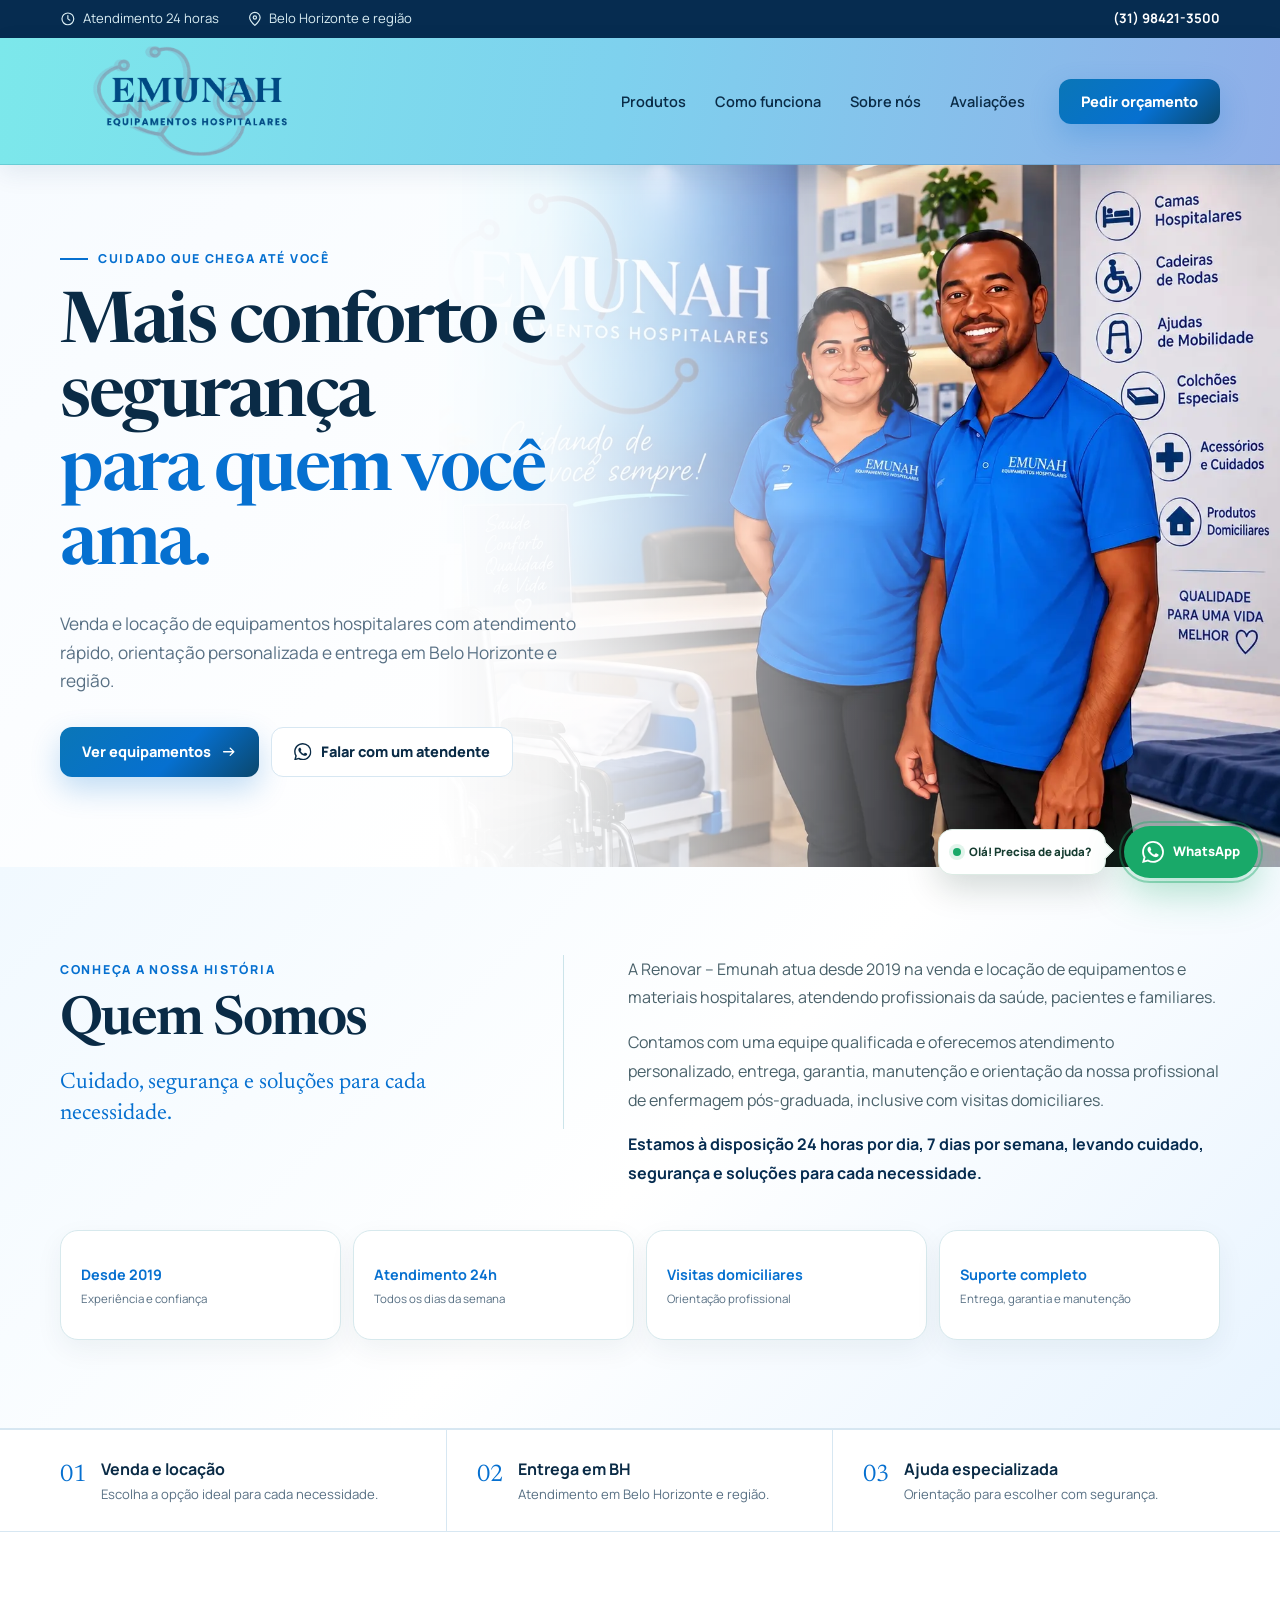
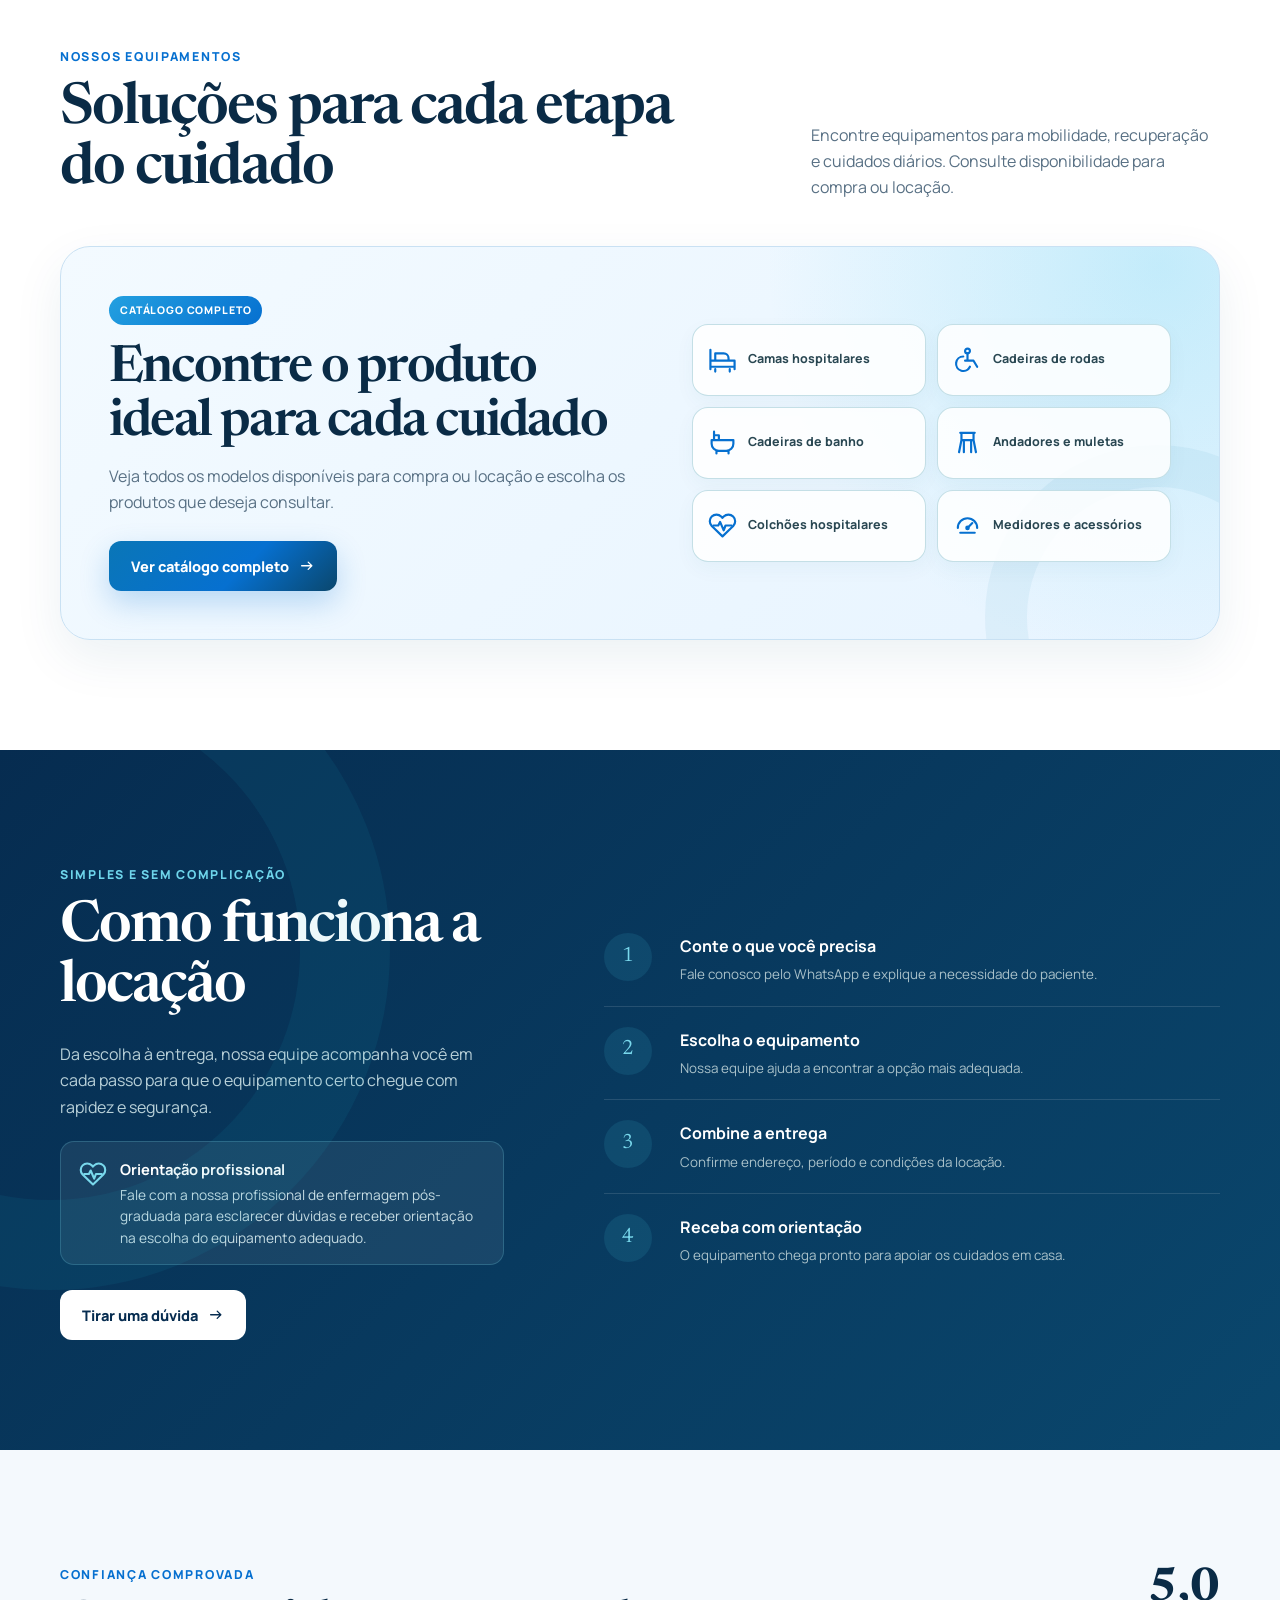
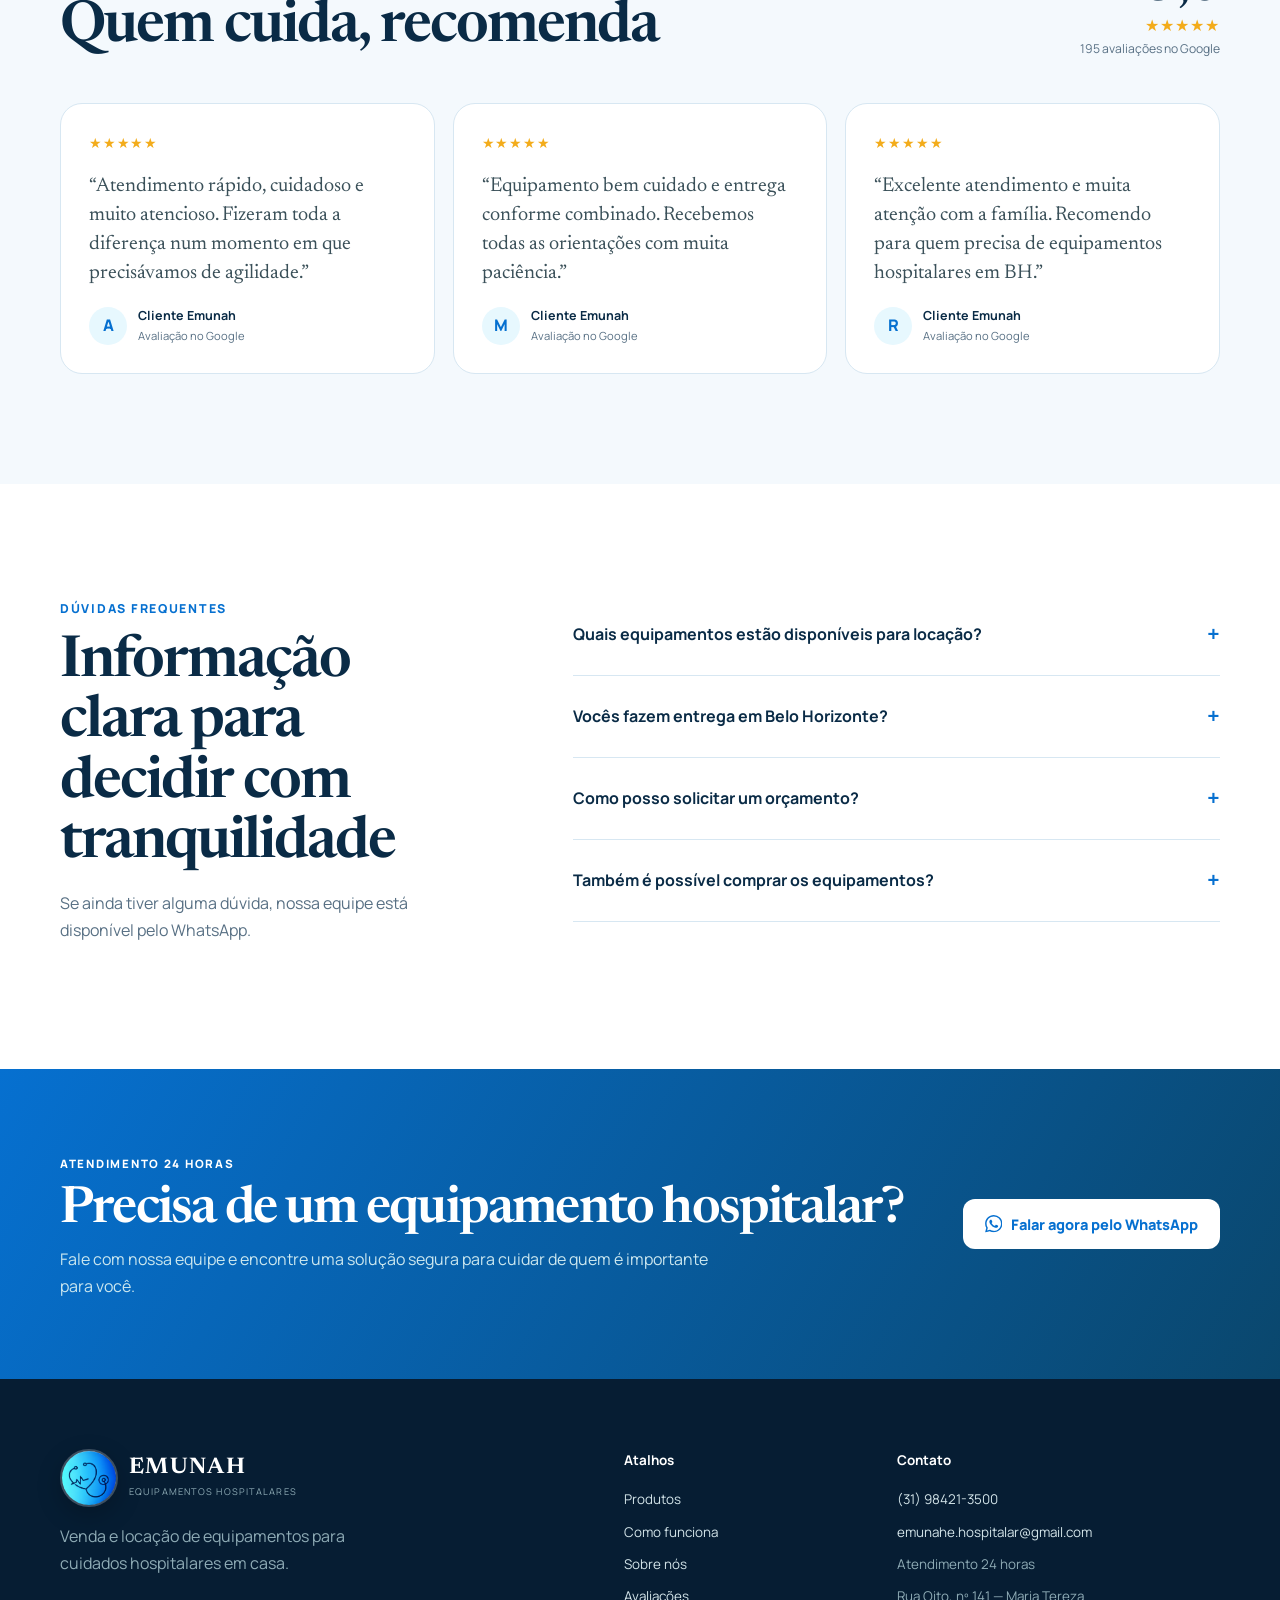
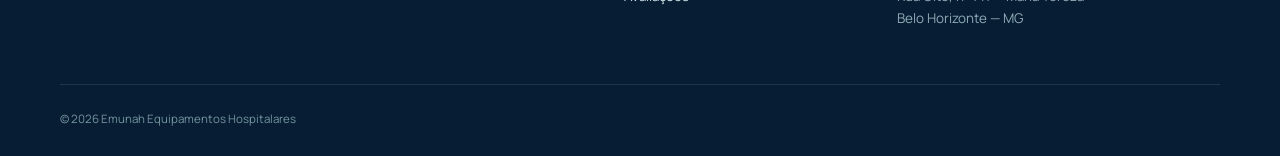
==== commit aecec543: "Atualizar site Emunah" ====
--- a/index.html
+++ b/index.html
@@ -5,12 +5,13 @@
   <meta name="viewport" content="width=device-width, initial-scale=1">
   <meta name="description" content="Venda e locação de equipamentos hospitalares em Belo Horizonte e região, com atendimento 24 horas.">
   <meta name="theme-color" content="#087fa5">
-  <title>Emunah | Produtos Hospitalares em Belo Horizonte</title>
+  <title>Emunah | Equipamentos Hospitalares</title>
   <link rel="preconnect" href="https://fonts.googleapis.com">
   <link rel="preconnect" href="https://fonts.gstatic.com" crossorigin>
   <link href="https://fonts.googleapis.com/css2?family=Manrope:wght@400;500;600;700;800&family=Newsreader:opsz,wght@6..72,600&display=swap" rel="stylesheet">
   <link rel="stylesheet" href="styles.css">
-  <link rel="icon" type="image/svg+xml" href="data:image/svg+xml,%3Csvg xmlns='http://www.w3.org/2000/svg' viewBox='0 0 64 64'%3E%3Crect width='64' height='64' rx='18' fill='%23087fa5'/%3E%3Cpath d='M18 17v13a14 14 0 0028 0V17M13 17h10M41 17h10M32 44v8M25 52h14' fill='none' stroke='white' stroke-width='5' stroke-linecap='round'/%3E%3C/svg%3E">
+  <link rel="icon" type="image/png" sizes="64x64" href="assets/favicon-emunah.png?v=4">
+  <link rel="apple-touch-icon" sizes="180x180" href="assets/apple-touch-icon.png?v=4">
 </head>
 <body>
   <svg class="icon-sprite" aria-hidden="true">
@@ -41,7 +42,7 @@
   <header class="header" id="inicio">
     <div class="container nav">
       <a class="brand brand--official" href="#inicio" aria-label="Emunah - página inicial">
-        <img class="brand__logo" src="assets/emunah-logo-oficial.webp" alt="Emunah Produtos Hospitalares">
+        <img class="brand__logo" src="assets/emunah-logo-nova.png" alt="Emunah Equipamentos Hospitalares">
       </a>
       <button class="menu-toggle" type="button" aria-label="Abrir menu" aria-expanded="false">
         <svg class="menu-open"><use href="#i-menu"/></svg>
@@ -70,14 +71,10 @@
           </div>
         </div>
 
-        <div class="hero__visual hero__visual--team" aria-label="Equipe da Emunah Produtos Hospitalares">
+        <div class="hero__visual hero__visual--team" aria-label="Equipe da Emunah Equipamentos Hospitalares">
           <figure class="hero__team-frame">
-            <img class="hero__team-photo" src="assets/equipe-emunah-atualizada.jpeg" width="1309" height="1033" alt="Equipe da Emunah Produtos Hospitalares em um ambiente com camas hospitalares e cadeira de rodas">
+            <img class="hero__team-photo" src="assets/equipe-emunah-equipamentos.webp" width="1412" height="1114" alt="Equipe da Emunah Equipamentos Hospitalares em um ambiente com camas hospitalares e cadeira de rodas">
           </figure>
-          <div class="hero__team-highlights" aria-label="Informações de atendimento">
-            <span><strong>24h</strong> Atendimento todos os dias</span>
-            <span><svg><use href="#i-location"/></svg> Belo Horizonte e região</span>
-          </div>
         </div>
       </div>
     </section>
@@ -91,7 +88,7 @@
         </div>
         <div class="company-about__content">
           <p>A Renovar – Emunah atua desde 2019 na venda e locação de equipamentos e materiais hospitalares, atendendo profissionais da saúde, pacientes e familiares.</p>
-          <p>Contamos com uma equipe qualificada e oferecemos atendimento personalizado, entrega, garantia, manutenção e orientação profissional, inclusive com visitas domiciliares.</p>
+          <p>Contamos com uma equipe qualificada e oferecemos atendimento personalizado, entrega, garantia, manutenção e orientação da nossa profissional de enfermagem pós-graduada, inclusive com visitas domiciliares.</p>
           <p>Estamos à disposição 24 horas por dia, 7 dias por semana, levando cuidado, segurança e soluções para cada necessidade.</p>
         </div>
       </div>
@@ -117,7 +114,7 @@
           <div><span class="kicker">Nossos equipamentos</span><h2>Soluções para cada etapa do cuidado</h2></div>
           <p>Encontre equipamentos para mobilidade, recuperação e cuidados diários. Consulte disponibilidade para compra ou locação.</p>
         </div>
-        <a class="catalog-gateway" href="catalogo/" aria-label="Ver catálogo completo de produtos hospitalares">
+        <a class="catalog-gateway" href="catalogo/" aria-label="Ver catálogo completo de equipamentos hospitalares">
           <div class="catalog-gateway__copy">
             <span class="catalog-gateway__label">Catálogo completo</span>
             <h3>Encontre o produto ideal para cada cuidado</h3>
@@ -138,7 +135,7 @@
 
     <section class="section process" id="como-funciona">
       <div class="container process__grid">
-        <div class="process__intro"><span class="kicker kicker--light">Simples e sem complicação</span><h2>Como funciona a locação</h2><p>Da escolha à entrega, nossa equipe acompanha você em cada passo para que o equipamento certo chegue com rapidez e segurança.</p><a class="button button--light whatsapp-link" data-message="Olá! Gostaria de entender como funciona a locação dos equipamentos." href="#">Tirar uma dúvida <svg><use href="#i-arrow"/></svg></a></div>
+        <div class="process__intro"><span class="kicker kicker--light">Simples e sem complicação</span><h2>Como funciona a locação</h2><p>Da escolha à entrega, nossa equipe acompanha você em cada passo para que o equipamento certo chegue com rapidez e segurança.</p><div class="process__nurse"><svg aria-hidden="true"><use href="#i-heart"/></svg><p><strong>Orientação profissional</strong>Fale com a nossa profissional de enfermagem pós-graduada para esclarecer dúvidas e receber orientação na escolha do equipamento adequado.</p></div><a class="button button--light whatsapp-link" data-message="Olá! Gostaria de entender como funciona a locação dos equipamentos." href="#">Tirar uma dúvida <svg><use href="#i-arrow"/></svg></a></div>
         <ol class="steps">
           <li><span>1</span><div><strong>Conte o que você precisa</strong><p>Fale conosco pelo WhatsApp e explique a necessidade do paciente.</p></div></li>
           <li><span>2</span><div><strong>Escolha o equipamento</strong><p>Nossa equipe ajuda a encontrar a opção mais adequada.</p></div></li>
@@ -156,7 +153,6 @@
           <article><div class="review-stars">★★★★★</div><p>“Equipamento bem cuidado e entrega conforme combinado. Recebemos todas as orientações com muita paciência.”</p><footer><span>M</span><div><strong>Cliente Emunah</strong><small>Avaliação no Google</small></div></footer></article>
           <article><div class="review-stars">★★★★★</div><p>“Excelente atendimento e muita atenção com a família. Recomendo para quem precisa de equipamentos hospitalares em BH.”</p><footer><span>R</span><div><strong>Cliente Emunah</strong><small>Avaliação no Google</small></div></footer></article>
         </div>
-        <p class="review-note">Textos ilustrativos para composição do protótipo. Na versão final, podem ser substituídos por avaliações reais autorizadas.</p>
       </div>
     </section>
 
@@ -176,11 +172,11 @@
 
   <footer class="footer">
     <div class="container footer__grid">
-      <div><a class="brand brand--footer" href="#inicio"><img class="footer-brand__emblem" src="assets/emunah-simbolo-redondo.jpeg" width="1254" height="1254" alt="Símbolo da Emunah"><span><strong>EMUNAH</strong><small>PRODUTOS HOSPITALARES</small></span></a><p>Venda e locação de equipamentos para cuidados hospitalares em casa.</p></div>
+      <div><a class="brand brand--footer" href="#inicio"><img class="footer-brand__emblem" src="assets/emunah-simbolo-redondo.jpeg" width="1254" height="1254" alt="Símbolo da Emunah"><span><strong>EMUNAH</strong><small>EQUIPAMENTOS HOSPITALARES</small></span></a><p>Venda e locação de equipamentos para cuidados hospitalares em casa.</p></div>
       <div><strong>Atalhos</strong><a href="#produtos">Produtos</a><a href="#como-funciona">Como funciona</a><a href="#sobre">Sobre nós</a><a href="#avaliacoes">Avaliações</a></div>
-      <div><strong>Contato</strong><a href="tel:+5531984213500">(31) 98421-3500</a><span>Atendimento 24 horas</span><span>Rua Oito — Maria Tereza<br>Belo Horizonte — MG</span></div>
+      <div><strong>Contato</strong><a href="tel:+5531984213500">(31) 98421-3500</a><a href="mailto:emunahe.hospitalar@gmail.com">emunahe.hospitalar@gmail.com</a><span>Atendimento 24 horas</span><span>Rua Oito, nº 141 — Maria Tereza<br>Belo Horizonte — MG</span></div>
     </div>
-    <div class="container footer__bottom"><span>© <span id="year"></span> Emunah Produtos Hospitalares</span><span>Protótipo demonstrativo</span></div>
+    <div class="container footer__bottom"><span>© <span id="year"></span> Emunah Equipamentos Hospitalares</span></div>
   </footer>
 
   <a class="whatsapp-prompt whatsapp-link" data-message="Olá! Vi o site da Emunah e gostaria de informações sobre venda ou locação de equipamentos hospitalares." href="https://api.whatsapp.com/send?phone=5531984213500" aria-label="Falar com um atendente da Emunah pelo WhatsApp">
--- a/styles.css
+++ b/styles.css
@@ -2,6 +2,8 @@
 *{box-sizing:border-box}html{scroll-behavior:smooth}body{margin:0;color:var(--ink);background:var(--white);font-family:Manrope,Arial,sans-serif;font-size:16px;line-height:1.65}a{color:inherit;text-decoration:none}button{font:inherit}.container{width:min(1160px,calc(100% - 40px));margin-inline:auto}.icon-sprite{position:absolute;width:0;height:0;overflow:hidden}svg{width:1.2em;height:1.2em;fill:none;stroke:currentColor;stroke-width:1.8;stroke-linecap:round;stroke-linejoin:round}.topbar{background:var(--navy);color:#d9edf3;font-size:.82rem}.topbar__inner{min-height:38px;display:flex;align-items:center;gap:28px}.topbar__inner span,.topbar__inner a{display:flex;align-items:center;gap:7px}.topbar__inner a{margin-left:auto;color:#fff;font-weight:700}.header{position:sticky;top:0;z-index:20;background:rgba(255,255,255,.94);border-bottom:1px solid rgba(220,233,237,.85);backdrop-filter:blur(14px)}.nav{height:82px;display:flex;align-items:center;gap:34px}.brand{display:flex;align-items:center;gap:11px;min-width:max-content}.brand__mark{width:45px;height:45px;display:grid;place-items:center;color:#fff;background:linear-gradient(145deg,#18a6cc,#087fa5);border-radius:50%}.brand__mark svg{width:26px;height:26px}.brand strong,.brand small{display:block}.brand strong{font-family:Newsreader,Georgia,serif;font-size:1.42rem;letter-spacing:.06em;line-height:1}.brand small{margin-top:5px;font-size:.58rem;letter-spacing:.12em;color:var(--muted)}.menu{display:flex;align-items:center;gap:29px;margin-left:auto;font-size:.91rem;font-weight:600}.menu a{position:relative}.menu a:after{content:"";position:absolute;left:0;right:100%;bottom:-8px;height:2px;background:var(--blue);transition:.25s}.menu a:hover:after{right:0}.button{min-height:50px;padding:0 22px;border:0;border-radius:12px;display:inline-flex;align-items:center;justify-content:center;gap:9px;font-weight:800;font-size:.91rem;cursor:pointer;transition:transform .2s,box-shadow .2s,background .2s}.button:hover{transform:translateY(-2px)}.button--nav{min-height:45px;background:var(--blue);color:#fff;box-shadow:0 9px 24px rgba(8,127,165,.22)}.menu-toggle{display:none;border:0;background:transparent;color:var(--navy);padding:8px}.menu-toggle svg{width:28px;height:28px}.menu-close{display:none}.hero{overflow:hidden;background:radial-gradient(circle at 86% 16%,rgba(23,173,206,.15),transparent 28%),linear-gradient(135deg,#f7fcfd 0%,#fff 58%,#ecf9fb 100%)}.hero__grid{min-height:650px;display:grid;grid-template-columns:1.02fr .98fr;align-items:center;gap:54px;padding-top:50px;padding-bottom:56px}.eyebrow,.kicker{color:var(--blue);font-size:.77rem;font-weight:800;letter-spacing:.14em;text-transform:uppercase}.eyebrow{display:flex;align-items:center;gap:10px}.eyebrow span{width:28px;height:2px;background:var(--blue)}h1,h2{font-family:Newsreader,Georgia,serif;margin:0;line-height:1.05;font-weight:600;letter-spacing:-.035em}h1{max-width:650px;margin-top:20px;font-size:clamp(3.1rem,5.5vw,5.35rem)}h1 em{display:block;color:var(--blue);font-style:normal}.hero__copy>p{max-width:610px;margin:25px 0 0;font-size:1.08rem;color:var(--muted)}.hero__actions{display:flex;flex-wrap:wrap;gap:12px;margin-top:31px}.button--primary{color:#fff;background:var(--blue);box-shadow:0 14px 30px rgba(8,127,165,.2)}.button--ghost{background:#fff;border:1px solid var(--line)}.trust-row{display:flex;align-items:center;gap:14px;margin-top:35px}.trust-row strong,.trust-row small{display:block}.trust-row strong{line-height:1.1}.trust-row small{margin-top:4px;color:var(--muted);font-size:.8rem}.stars,.review-stars,.rating-summary span{color:#f3ac1b;letter-spacing:.06em}.avatars{display:flex}.avatars span{width:34px;height:34px;margin-left:-7px;display:grid;place-items:center;border-radius:50%;border:3px solid #fff;color:#fff;background:var(--blue);font-size:.72rem;font-weight:800}.avatars span:first-child{margin-left:0;background:var(--navy)}.avatars span:last-child{background:var(--green)}.hero__visual{position:relative;min-height:480px;display:grid;place-items:center}.hero__ring{position:absolute;width:430px;height:430px;border:1px solid rgba(8,127,165,.16);border-radius:50%}.hero__ring:before,.hero__ring:after{content:"";position:absolute;border-radius:50%;border:1px solid rgba(8,127,165,.1)}.hero__ring:before{inset:45px}.hero__ring:after{inset:90px}.care-card{position:absolute;z-index:2;background:rgba(255,255,255,.96);border:1px solid rgba(220,233,237,.9);box-shadow:var(--shadow);backdrop-filter:blur(10px)}.care-card--main{width:min(410px,86%);padding:24px;border-radius:26px;transform:rotate(-2deg)}.care-card__top{display:flex;align-items:center;justify-content:space-between;font-size:.77rem;font-weight:800;color:var(--muted);text-transform:uppercase;letter-spacing:.08em}.available{display:flex;align-items:center;gap:6px;color:var(--green)}.available i{width:8px;height:8px;border-radius:50%;background:var(--green);box-shadow:0 0 0 5px rgba(24,168,107,.1)}.equipment-scene{margin-top:22px;padding:27px 20px;display:flex;align-items:center;gap:18px;background:linear-gradient(145deg,#e9f7fa,#d8f0f5);border-radius:18px}.scene-icon{width:86px;height:86px;display:grid;place-items:center;color:var(--blue);background:#fff;border-radius:50%}.scene-icon svg{width:53px;height:53px}.scene-copy strong,.scene-copy span{display:block}.scene-copy strong{font-family:Newsreader,Georgia,serif;font-size:1.45rem}.scene-copy span{margin-top:5px;color:var(--muted);font-size:.78rem;line-height:1.4}.mini-features{display:flex;justify-content:space-between;gap:8px;margin-top:18px;color:var(--muted);font-size:.7rem;font-weight:700}.mini-features span{display:flex;align-items:center;gap:5px}.mini-features svg{color:var(--green)}.care-card--small{left:0;bottom:48px;padding:15px 18px;border-radius:17px;display:flex;align-items:center;gap:12px;transform:rotate(3deg)}.care-card--small>svg{width:36px;height:36px;padding:7px;color:#fff;background:var(--blue);border-radius:10px}.care-card--small strong,.care-card--small small{display:block}.care-card--small strong{font-size:.81rem}.care-card--small small{color:var(--muted);font-size:.68rem}.care-card--rating{right:0;top:53px;width:140px;padding:16px;border-radius:17px;transform:rotate(4deg)}.care-card--rating strong{display:block;color:var(--blue);font-family:Newsreader,Georgia,serif;font-size:2rem;line-height:1}.care-card--rating span{display:block;margin-top:7px;color:var(--muted);font-size:.7rem;line-height:1.35}.quick-benefits{border-block:1px solid var(--line)}.quick-benefits__grid{display:grid;grid-template-columns:repeat(3,1fr)}.quick-benefits article{padding:26px 30px;display:flex;gap:15px;border-right:1px solid var(--line)}.quick-benefits article:first-child{padding-left:0}.quick-benefits article:last-child{border:0}.quick-benefits article>span{color:var(--blue);font-family:Newsreader,Georgia,serif;font-size:1.5rem}.quick-benefits strong,.quick-benefits p{display:block;margin:0}.quick-benefits p{margin-top:3px;color:var(--muted);font-size:.82rem;line-height:1.45}.section{padding:110px 0}.section-heading h2,.process h2,.about h2,.faq h2{margin-top:12px;font-size:clamp(2.5rem,4.5vw,4rem)}.section-heading--split{display:grid;grid-template-columns:1.15fr .7fr;gap:80px;align-items:end}.section-heading--split>p{margin:0;color:var(--muted)}.product-grid{display:grid;grid-template-columns:repeat(3,1fr);gap:18px;margin-top:45px}.product-card{position:relative;min-height:330px;padding:29px;display:flex;flex-direction:column;background:#fff;border:1px solid var(--line);border-radius:var(--radius);transition:.25s}.product-card:hover{transform:translateY(-5px);border-color:#b2dce7;box-shadow:var(--shadow)}.product-card--featured{background:linear-gradient(145deg,#f0fbfd,#e1f4f8)}.product-card__icon{width:61px;height:61px;display:grid;place-items:center;color:var(--blue);background:#fff;border:1px solid var(--line);border-radius:17px}.product-card__icon svg{width:34px;height:34px}.product-card .tag{position:absolute;right:22px;top:22px;padding:6px 10px;border-radius:100px;background:var(--green);color:#fff;font-size:.63rem;font-weight:800;text-transform:uppercase}.product-card h3{margin:23px 0 9px;font-size:1.19rem}.product-card p{margin:0;color:var(--muted);font-size:.88rem}.product-card__actions{display:flex;align-items:center;gap:18px;margin-top:auto}.text-link{margin-top:auto;padding-top:23px;display:flex;align-items:center;gap:8px;color:var(--blue);font-size:.82rem;font-weight:800}.text-link svg{transition:transform .2s}.text-link:hover svg{transform:translateX(4px)}.text-link--muted{color:var(--muted)}.process{color:#fff;background:var(--navy);overflow:hidden}.process__grid{position:relative;display:grid;grid-template-columns:.72fr 1fr;gap:100px;align-items:center}.process__grid:before{content:"";position:absolute;width:500px;height:500px;left:-350px;top:-250px;border-radius:50%;border:90px solid rgba(29,174,205,.08)}.kicker--light{color:#6ed5eb}.process__intro>p{margin:22px 0 29px;color:#b8d0d8}.button--light{background:#fff;color:var(--navy)}.steps{list-style:none;margin:0;padding:0}.steps li{display:grid;grid-template-columns:56px 1fr;gap:20px;padding:20px 0;border-bottom:1px solid rgba(255,255,255,.12)}.steps li:last-child{border:0}.steps li>span{width:48px;height:48px;display:grid;place-items:center;border-radius:50%;background:rgba(68,196,223,.12);color:#79d8ec;font-family:Newsreader,Georgia,serif;font-size:1.3rem}.steps strong{font-size:1rem}.steps p{margin:4px 0 0;color:#a9c1c9;font-size:.84rem}.about__grid{display:grid;grid-template-columns:.9fr 1.1fr;gap:95px;align-items:center}.about__visual{position:relative;min-height:460px;padding:45px;display:flex;align-items:flex-end;border-radius:30px;background:radial-gradient(circle at 28% 20%,rgba(255,255,255,.65),transparent 25%),linear-gradient(145deg,#cfeef4,#e8f7f0)}.about__visual:before{content:"+";position:absolute;right:48px;top:16px;color:rgba(8,127,165,.12);font-family:Newsreader,Georgia,serif;font-size:12rem;line-height:1}.about__seal{position:absolute;right:-28px;top:38px;width:145px;height:145px;display:flex;flex-direction:column;align-items:center;justify-content:center;color:#fff;background:var(--blue);border:8px solid #fff;border-radius:50%;box-shadow:var(--shadow)}.about__seal strong{font-family:Newsreader,Georgia,serif;font-size:2.5rem;line-height:1}.about__seal span{color:#ffd063;font-size:.7rem;letter-spacing:.05em}.about__seal small{font-size:.65rem}.about__quote{position:relative;max-width:370px;font-family:Newsreader,Georgia,serif;font-size:2.4rem;line-height:1.15}.about__copy>p{margin:24px 0;color:var(--muted)}.about__copy ul{list-style:none;margin:0;padding:0}.about__copy li{margin:11px 0;display:flex;align-items:center;gap:11px;font-size:.9rem;font-weight:600}.about__copy li svg{width:24px;height:24px;padding:4px;color:#fff;background:var(--green);border-radius:50%}.reviews{background:var(--cloud)}.rating-summary{text-align:right}.rating-summary strong,.rating-summary span,.rating-summary small{display:block}.rating-summary strong{font-family:Newsreader,Georgia,serif;font-size:2.9rem;line-height:1}.rating-summary small{color:var(--muted);font-size:.76rem}.review-grid{display:grid;grid-template-columns:repeat(3,1fr);gap:18px;margin-top:44px}.review-grid article{padding:28px;background:#fff;border:1px solid var(--line);border-radius:var(--radius)}.review-stars{font-size:.85rem}.review-grid article>p{min-height:115px;margin:18px 0;color:#3a5059;font-family:Newsreader,Georgia,serif;font-size:1.25rem;line-height:1.45}.review-grid footer{display:flex;align-items:center;gap:11px}.review-grid footer>span{width:38px;height:38px;display:grid;place-items:center;border-radius:50%;background:var(--cyan);color:var(--blue);font-weight:800}.review-grid footer strong,.review-grid footer small{display:block}.review-grid footer strong{font-size:.78rem}.review-grid footer small{color:var(--muted);font-size:.7rem}.review-note{margin:20px 0 0;color:#84949a;font-size:.69rem}.faq__grid{display:grid;grid-template-columns:.78fr 1.22fr;gap:100px}.faq__grid>div:first-child>p{color:var(--muted)}details{border-bottom:1px solid var(--line)}summary{padding:22px 0;display:flex;justify-content:space-between;align-items:center;gap:20px;cursor:pointer;list-style:none;font-weight:700}summary::-webkit-details-marker{display:none}summary span{font-size:1.4rem;color:var(--blue);transition:.2s}details[open] summary span{transform:rotate(45deg)}details p{margin:-8px 0 22px;color:var(--muted);font-size:.88rem}.cta{padding:80px 0;color:#fff;background:linear-gradient(120deg,#087fa5,#07526f)}.cta__inner{display:flex;align-items:center;justify-content:space-between;gap:50px}.cta h2{margin:8px 0 9px;font-family:Newsreader,Georgia,serif;font-size:clamp(2.3rem,4vw,3.7rem);line-height:1.05}.cta p{max-width:680px;margin:0;color:#cbe7ef}.cta__inner>div>span{font-size:.72rem;font-weight:800;letter-spacing:.15em}.button--white{flex-shrink:0;background:#fff;color:var(--blue)}.footer{padding:70px 0 28px;color:#d3e4e9;background:#071e28}.footer__grid{display:grid;grid-template-columns:1.5fr .6fr 1fr;gap:80px}.brand--footer{color:#fff}.brand--footer small{color:#8eabb5}.footer__grid>div:first-child>p{max-width:350px;color:#8eabb5}.footer__grid>div:not(:first-child){display:flex;flex-direction:column;align-items:flex-start;gap:10px;font-size:.84rem}.footer__grid>div:not(:first-child)>strong{margin-bottom:7px;color:#fff}.footer__grid>div:not(:first-child)>span{color:#8eabb5}.footer__bottom{margin-top:55px;padding-top:24px;display:flex;justify-content:space-between;border-top:1px solid rgba(255,255,255,.1);color:#7695a0;font-size:.72rem}.floating-whatsapp{position:fixed;right:22px;bottom:22px;z-index:30;min-height:52px;padding:0 18px;display:flex;align-items:center;gap:9px;border-radius:100px;background:#19a969;color:#fff;box-shadow:0 14px 38px rgba(25,169,105,.34);font-size:.82rem;font-weight:800}.floating-whatsapp svg{width:22px;height:22px}
 @media (max-width:980px){.menu,.button--nav{display:none}.menu-toggle{display:grid;place-items:center;margin-left:auto}.header.menu-active .menu{position:absolute;top:81px;left:0;right:0;padding:24px 20px;display:flex;flex-direction:column;align-items:flex-start;background:#fff;border-bottom:1px solid var(--line);box-shadow:var(--shadow)}.header.menu-active .menu-open{display:none}.header.menu-active .menu-close{display:block}.hero__grid{grid-template-columns:1fr;min-height:auto;padding-top:75px}.hero__visual{min-height:480px}.quick-benefits__grid{grid-template-columns:1fr}.quick-benefits article{padding:20px 0;border-right:0;border-bottom:1px solid var(--line)}.product-grid{grid-template-columns:repeat(2,1fr)}.process__grid,.about__grid,.faq__grid{grid-template-columns:1fr;gap:55px}.about__visual{order:2}.section-heading--split{grid-template-columns:1fr;gap:25px}.review-grid{grid-template-columns:1fr}.review-grid article>p{min-height:0}.rating-summary{text-align:left}.cta__inner{align-items:flex-start;flex-direction:column}.footer__grid{grid-template-columns:1.5fr 1fr;gap:50px}.footer__grid>div:first-child{grid-column:1/-1}}
 @media (max-width:620px){.container{width:min(100% - 28px,1160px)}.topbar__inner{min-height:34px}.topbar__location{display:none!important}.topbar__inner a{font-size:.75rem}.nav{height:70px}.brand__mark{width:39px;height:39px}.brand strong{font-size:1.2rem}.brand small{font-size:.51rem}.header.menu-active .menu{top:69px}h1{font-size:3.05rem}.hero__grid{padding-top:58px;gap:20px}.hero__copy>p{font-size:.98rem}.hero__actions{flex-direction:column}.hero__actions .button{width:100%}.hero__visual{min-height:410px;margin-inline:-8px}.hero__ring{width:330px;height:330px}.care-card--main{width:90%;padding:18px}.equipment-scene{padding:22px 15px}.scene-icon{width:72px;height:72px}.scene-icon svg{width:45px;height:45px}.scene-copy strong{font-size:1.22rem}.mini-features span:last-child{display:none}.care-card--rating{right:0;top:30px;width:115px}.care-card--small{left:2px;bottom:20px}.quick-benefits article:first-child{padding-left:0}.section{padding:78px 0}.section-heading h2,.process h2,.about h2,.faq h2{font-size:2.55rem}.product-grid{grid-template-columns:1fr}.product-card{min-height:300px}.process__grid{gap:45px}.about__visual{min-height:380px;padding:28px}.about__quote{font-size:2rem}.about__seal{right:-6px;top:18px;width:120px;height:120px}.about__seal strong{font-size:2rem}.faq__grid{gap:28px}.cta{padding:65px 0}.button--white{width:100%}.footer__grid{grid-template-columns:1fr;gap:40px}.footer__grid>div:first-child{grid-column:auto}.footer__bottom{align-items:flex-start;flex-direction:column;gap:8px}.floating-whatsapp{right:14px;bottom:14px;width:54px;height:54px;padding:0;justify-content:center}.floating-whatsapp span{display:none}}
+
+.process__nurse{margin:-8px 0 25px;padding:16px 18px;display:flex;align-items:flex-start;gap:13px;border:1px solid rgba(121,216,236,.22);border-radius:14px;background:rgba(255,255,255,.07)}.process__nurse>svg{flex:0 0 auto;width:28px;height:28px;margin-top:2px;color:#79d8ec}.process__nurse>p{margin:0;color:#c6dce3;font-size:.86rem;line-height:1.55}.process__nurse strong{display:block;margin-bottom:3px;color:#fff;font-size:.92rem}
 @media (prefers-reduced-motion:reduce){html{scroll-behavior:auto}*{transition:none!important}}
 
 /* Portal de entrada */
@@ -28,7 +30,7 @@
 .hero__team-highlights svg{flex:0 0 auto;color:var(--blue);width:20px;height:20px}
 @media (min-width:981px){
   .hero{position:relative;background:radial-gradient(circle at 86% 16%,rgba(23,173,206,.12),transparent 34%),linear-gradient(135deg,#f7fcfd 0%,#fff 58%,#ecf9fb 100%)}
-  .hero:before{content:"";position:absolute;inset:0;pointer-events:none;background:url("assets/equipe-emunah-atualizada.jpeg") right center/auto 100% no-repeat;-webkit-mask-image:linear-gradient(90deg,transparent 0%,transparent 34%,rgba(0,0,0,.06) 43%,rgba(0,0,0,.22) 51%,rgba(0,0,0,.52) 61%,#000 76%);mask-image:linear-gradient(90deg,transparent 0%,transparent 34%,rgba(0,0,0,.06) 43%,rgba(0,0,0,.22) 51%,rgba(0,0,0,.52) 61%,#000 76%)}
+  .hero:before{content:"";position:absolute;inset:0;pointer-events:none;background:url("assets/equipe-emunah-equipamentos.webp") right center/auto 100% no-repeat;-webkit-mask-image:linear-gradient(90deg,transparent 0%,transparent 34%,rgba(0,0,0,.06) 43%,rgba(0,0,0,.22) 51%,rgba(0,0,0,.52) 61%,#000 76%);mask-image:linear-gradient(90deg,transparent 0%,transparent 34%,rgba(0,0,0,.06) 43%,rgba(0,0,0,.22) 51%,rgba(0,0,0,.52) 61%,#000 76%)}
   .hero__grid{position:relative;z-index:1;grid-template-columns:minmax(0,1.02fr) minmax(390px,.98fr);gap:36px}
   .hero__copy{position:relative;z-index:2;padding:34px 28px 34px 0}
   .hero__visual--team{visibility:hidden;pointer-events:none;min-height:540px}
@@ -99,12 +101,17 @@
 @keyframes catalogButtonPulse{0%,68%,100%{transform:scale(1);box-shadow:0 12px 30px rgba(6,112,208,.24),0 0 0 0 rgba(57,200,236,0)}76%{transform:scale(1.06);box-shadow:0 18px 42px rgba(6,112,208,.44),0 0 0 0 rgba(57,200,236,.32)}84%{transform:scale(.99);box-shadow:0 12px 30px rgba(6,112,208,.24),0 0 0 14px rgba(57,200,236,0)}91%{transform:scale(1.035);box-shadow:0 16px 36px rgba(6,112,208,.36),0 0 0 0 rgba(57,200,236,.18)}}
 @media (prefers-reduced-motion:reduce){.catalog-gateway__button{animation:none;will-change:auto}}
 
-/* Mobile: remove os cartões abaixo da foto da equipe e aproxima a seção Quem Somos */
-@media (max-width:620px){
-  .hero__team-highlights{display:none}
-  .hero__visual--team{margin-bottom:0}
-  .hero__grid{padding-bottom:0}
-  .about--company{padding-top:44px}
-}
+/* Aproxima a seção Quem Somos da foto da equipe após a remoção dos destaques */
+@media (max-width:980px){.hero__grid{padding-bottom:0}.hero__visual--team{margin-bottom:0}.about--company{padding-top:56px}}
+@media (max-width:620px){.about--company{padding-top:44px}}
 
+/* Logo oficial em destaque no cabeçalho, com proporção preservada */
+.header,.catalog-header{background:linear-gradient(100deg,#7ce8eb 0%,#7ed1ee 48%,#8faee8 100%);border-bottom-color:rgba(4,62,103,.16);box-shadow:0 8px 24px rgba(5,58,96,.09);backdrop-filter:none}
+.header .nav{height:126px}
+.header .brand__logo{width:260px;height:116px;object-fit:contain;border-radius:0;box-shadow:none}
+.catalog-header .brand__logo{width:220px;height:96px;object-fit:contain;border-radius:0;box-shadow:none}
+.catalog-nav{min-height:108px}
+@media (max-width:620px){.header .nav{height:142px;gap:12px}.header .brand__logo{width:min(240px,70vw);height:128px}.header.menu-active .menu{top:141px}.catalog-header .brand__logo{width:150px;height:68px}.catalog-nav{min-height:78px}}
 
+/* Mantém anúncios longos dentro da moldura do pop-up no computador */
+@media (min-width:901px){.product-dialog{max-height:calc(100vh - 32px);overflow-x:hidden;overflow-y:auto}}
